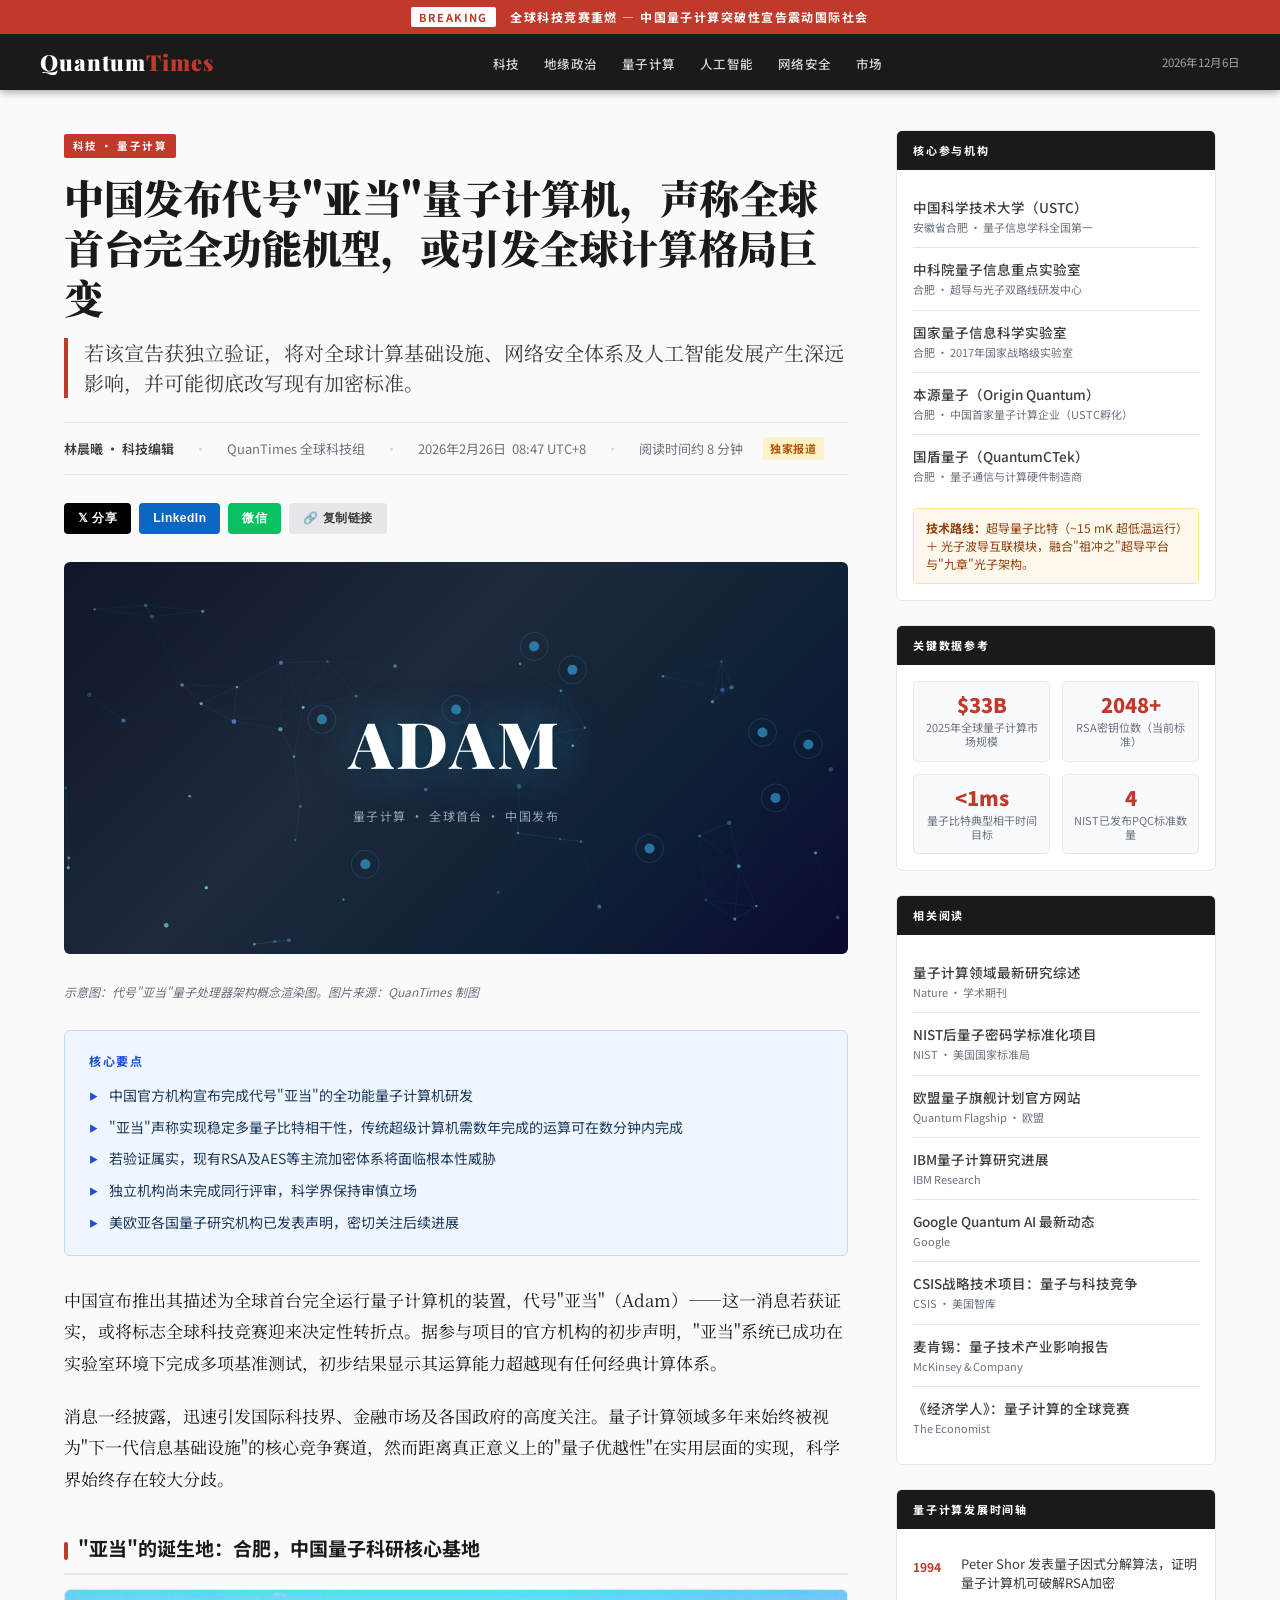
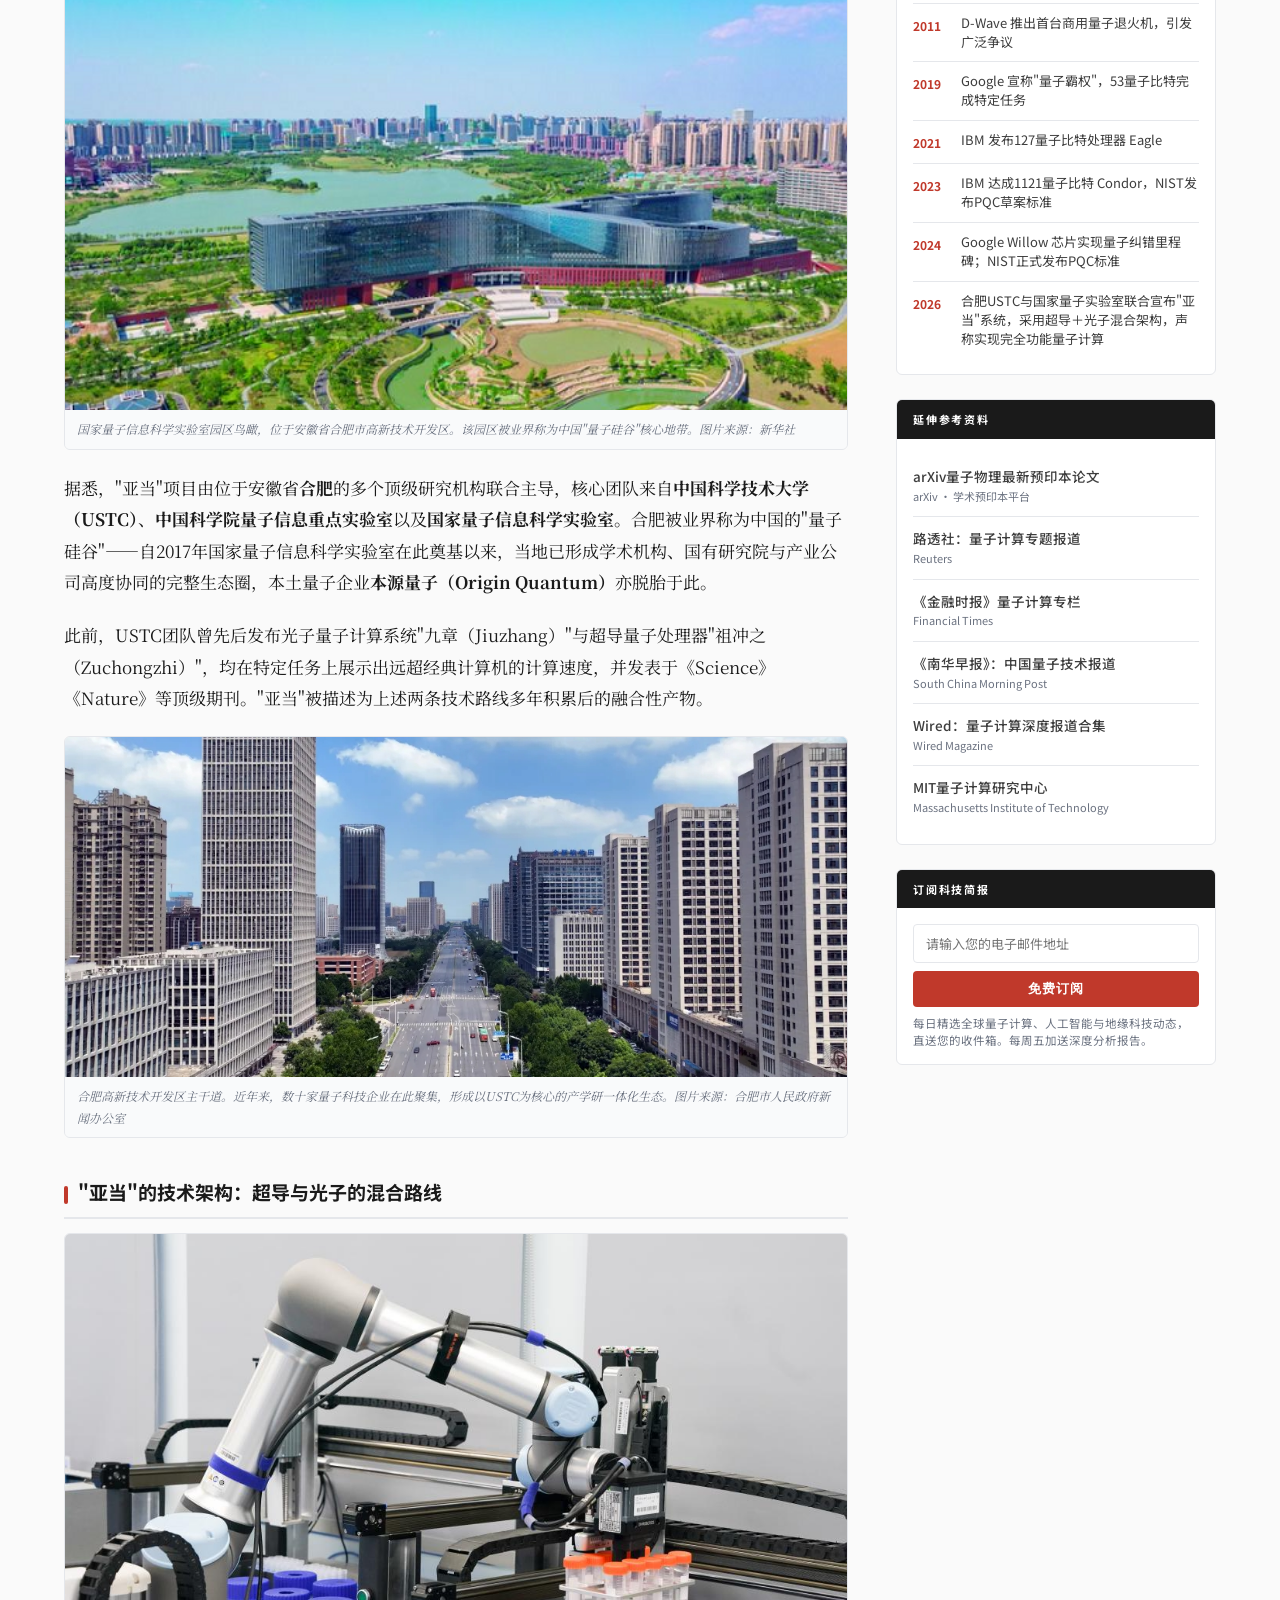
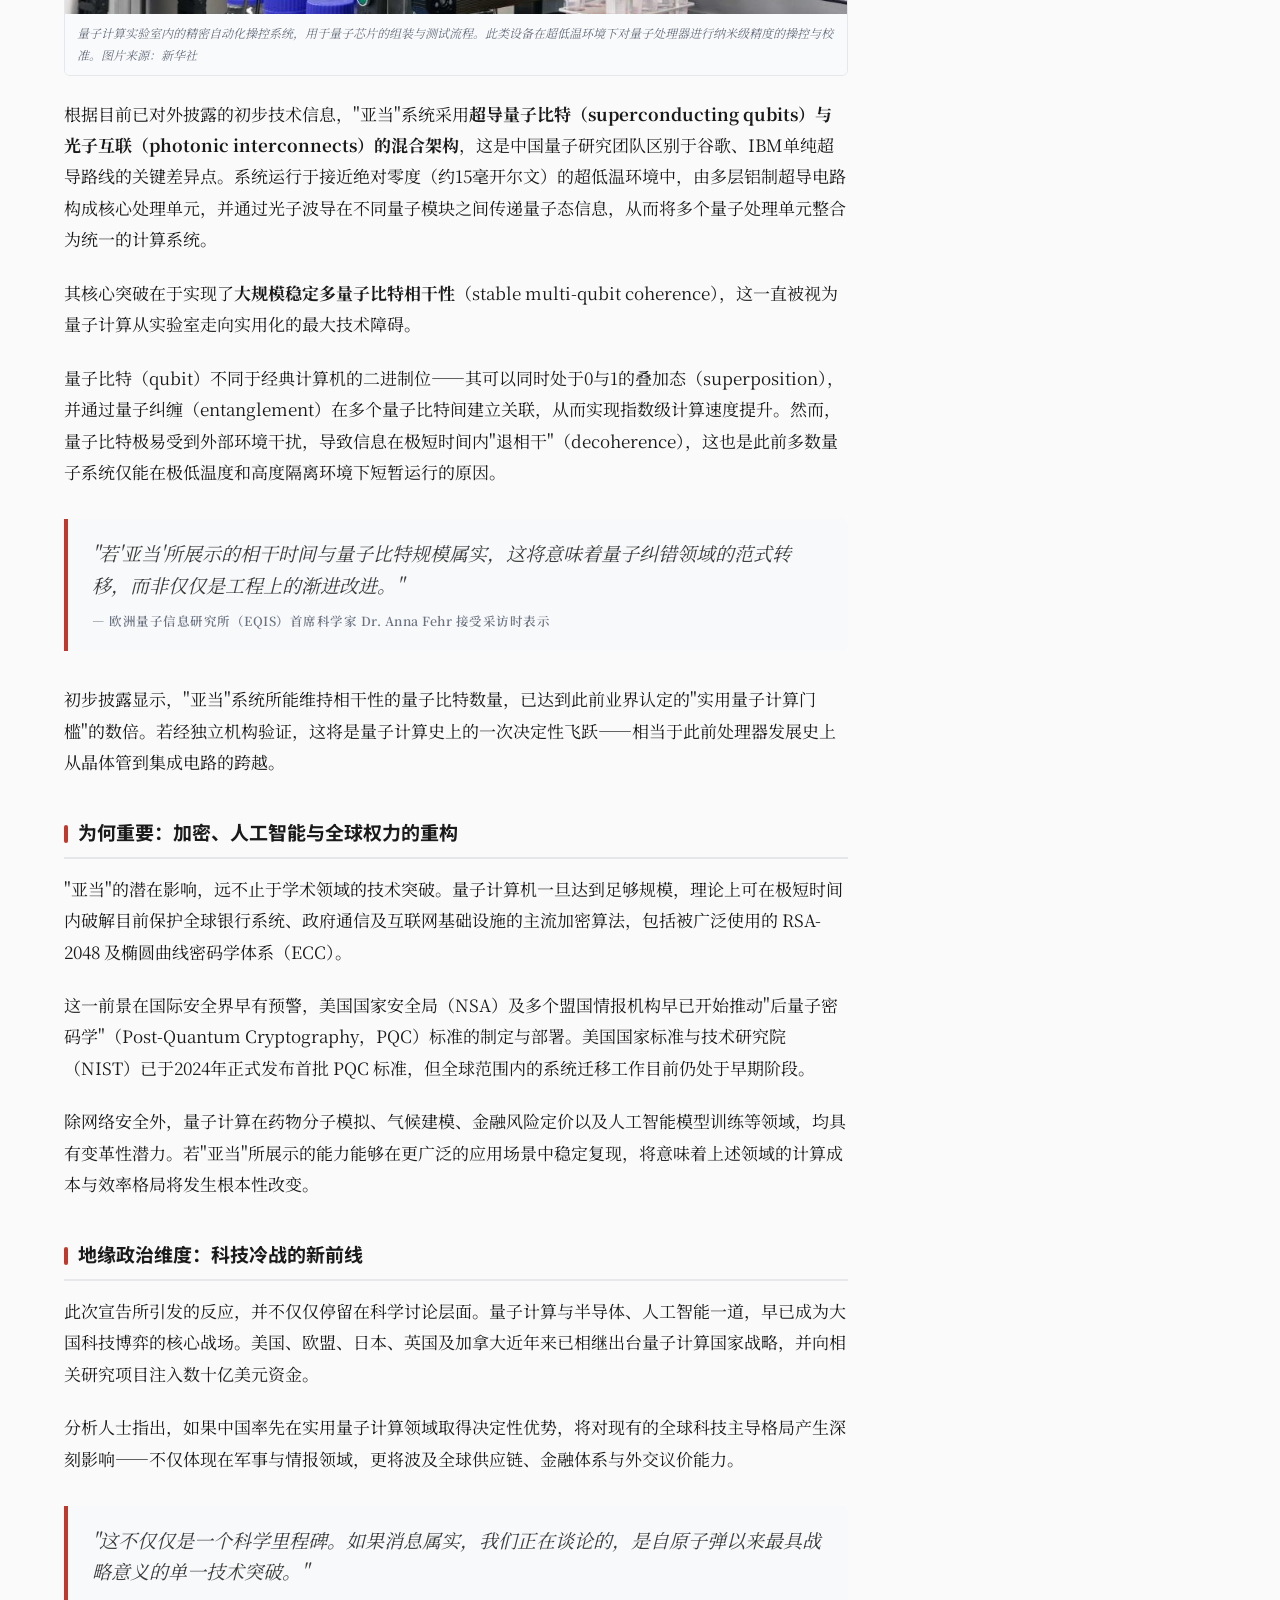
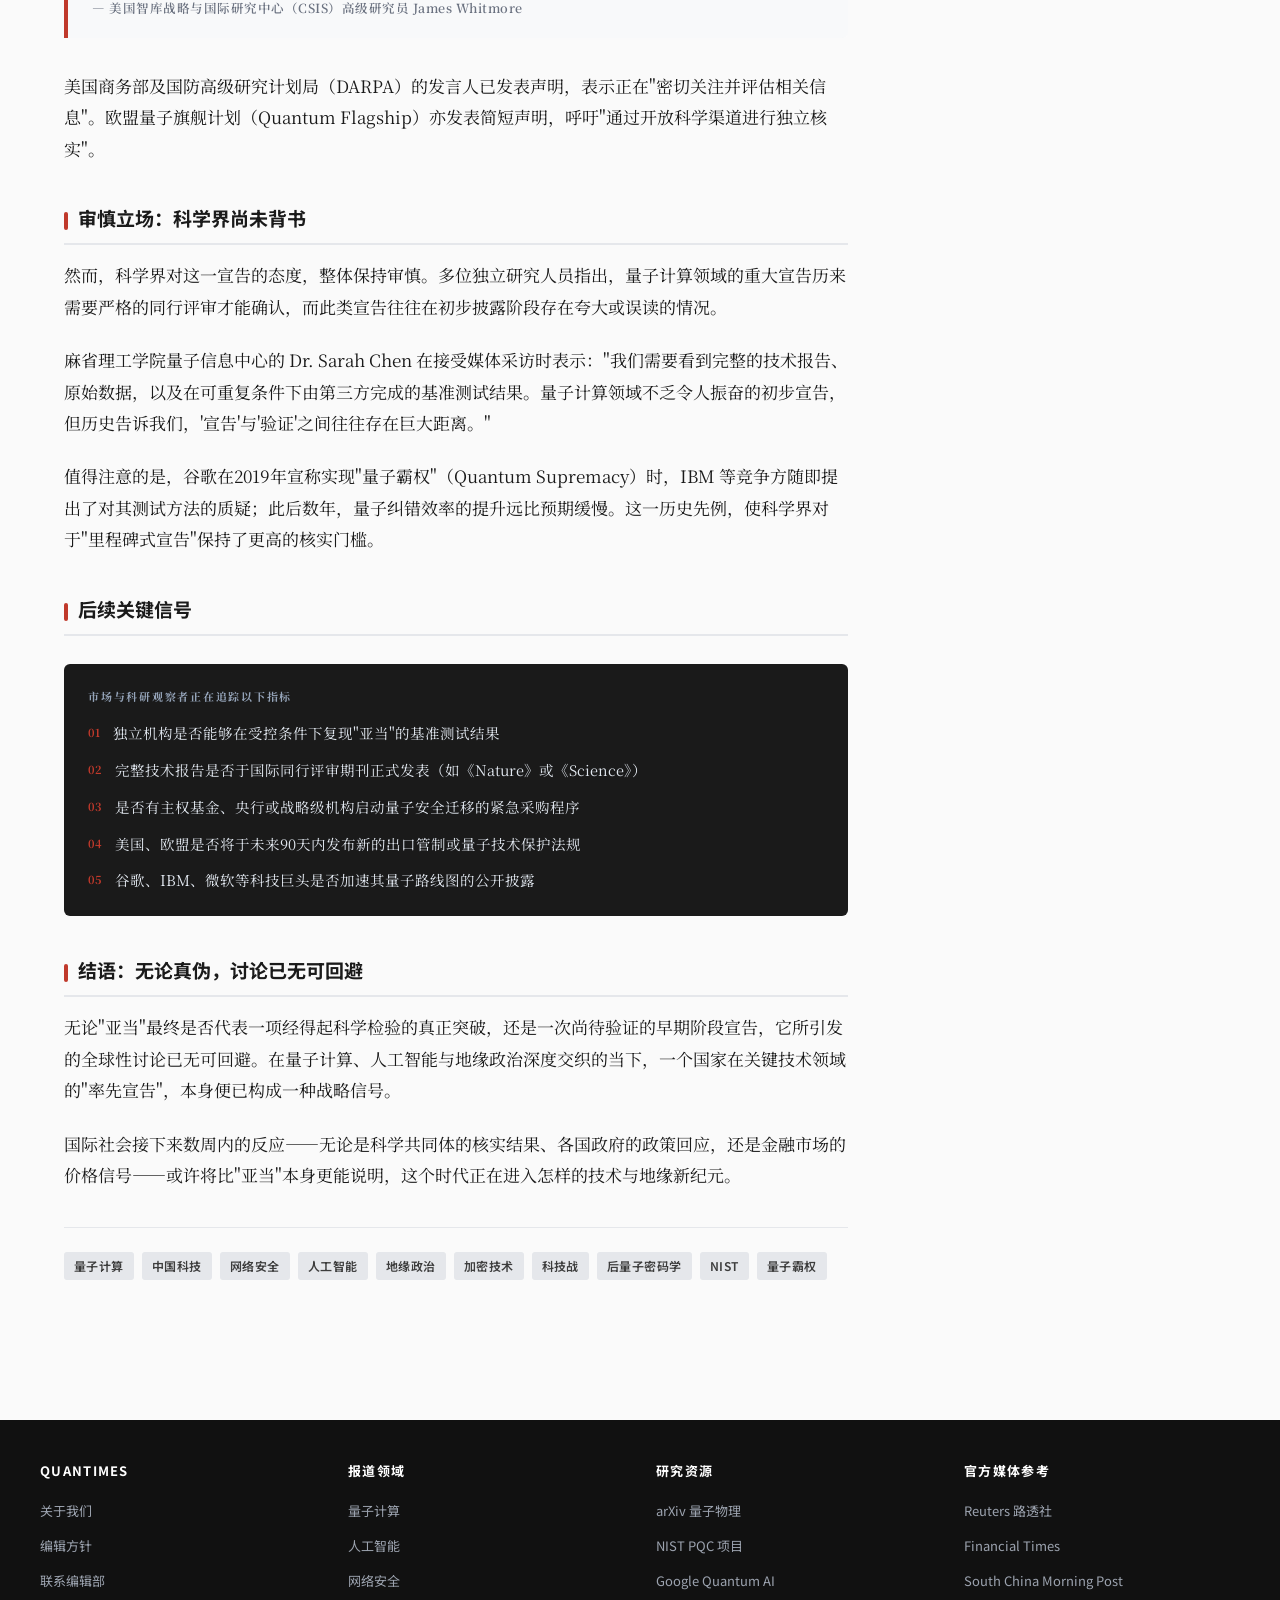
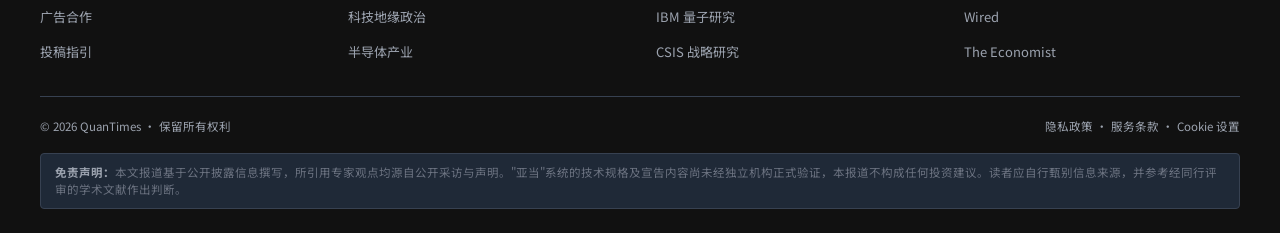
==== index.html @ 4cf8f616 "Initial commit: QuanTimes fake news site Fictional Chinese-language news site about quantum computin" ====
<!DOCTYPE html>
<html lang="zh-CN">
<head>
  <meta charset="UTF-8" />
  <meta name="viewport" content="width=device-width, initial-scale=1.0" />
  <title>中国发布"亚当"量子计算机，或引发全球计算格局巨变 — QuanTimes</title>
  <meta name="description" content="中国宣布推出全球首台完全功能量子计算机"亚当"，若获验证，或将重塑全球计算、网络安全与人工智能基础设施。" />
  <link rel="preconnect" href="https://fonts.googleapis.com" />
  <link href="https://fonts.googleapis.com/css2?family=Noto+Serif+SC:wght@300;400;600;700;900&family=Noto+Sans+SC:wght@300;400;500;600;700&family=Playfair+Display:wght@700;900&display=swap" rel="stylesheet" />
  <style>
    *, *::before, *::after { box-sizing: border-box; margin: 0; padding: 0; }

    :root {
      --red:       #c0392b;
      --red-dark:  #96281b;
      --ink:       #1a1a1a;
      --ink-light: #3d3d3d;
      --muted:     #6b7280;
      --border:    #e5e7eb;
      --bg:        #fafafa;
      --white:     #ffffff;
      --accent:    #1d4ed8;
      --gold:      #b45309;
    }

    html { scroll-behavior: smooth; }

    body {
      font-family: 'Noto Sans SC', 'PingFang SC', 'Microsoft YaHei', sans-serif;
      background: var(--bg);
      color: var(--ink);
      line-height: 1.7;
      font-size: 16px;
    }

    /* ── BREAKING BANNER ── */
    .breaking-banner {
      background: var(--red);
      color: #fff;
      font-size: 12px;
      font-weight: 700;
      letter-spacing: .12em;
      text-transform: uppercase;
      padding: 7px 0;
      text-align: center;
      position: sticky;
      top: 0;
      z-index: 100;
    }
    .breaking-banner span.label {
      background: #fff;
      color: var(--red);
      padding: 2px 8px;
      border-radius: 2px;
      margin-right: 10px;
      font-size: 11px;
    }

    /* ── MASTHEAD ── */
    .masthead {
      background: var(--ink);
      color: #fff;
      padding: 0 24px;
      position: sticky;
      top: 32px;
      z-index: 99;
      box-shadow: 0 2px 8px rgba(0,0,0,.35);
    }
    .masthead-inner {
      max-width: 1200px;
      margin: 0 auto;
      display: flex;
      align-items: center;
      justify-content: space-between;
      gap: 16px;
      height: 56px;
    }
    .logo {
      font-family: 'Playfair Display', serif;
      font-size: 22px;
      font-weight: 900;
      letter-spacing: .04em;
      color: #fff;
      text-decoration: none;
      white-space: nowrap;
    }
    .logo span { color: var(--red); }
    .nav-links {
      display: flex;
      gap: 4px;
      list-style: none;
      flex-wrap: wrap;
    }
    .nav-links a {
      color: #d1d5db;
      text-decoration: none;
      font-size: 12.5px;
      font-weight: 500;
      letter-spacing: .04em;
      padding: 4px 10px;
      border-radius: 3px;
      transition: background .15s, color .15s;
    }
    .nav-links a:hover { background: rgba(255,255,255,.1); color: #fff; }
    .nav-date {
      font-size: 11.5px;
      color: #9ca3af;
      white-space: nowrap;
    }

    /* ── LAYOUT ── */
    .page-wrap {
      max-width: 1200px;
      margin: 0 auto;
      padding: 40px 24px 80px;
      display: grid;
      grid-template-columns: 1fr 320px;
      gap: 48px;
      align-items: start;
    }
    @media (max-width: 900px) {
      .page-wrap { grid-template-columns: 1fr; gap: 32px; }
    }

    /* ── ARTICLE ── */
    article { min-width: 0; }

    .section-label {
      display: inline-block;
      background: var(--red);
      color: #fff;
      font-size: 10.5px;
      font-weight: 700;
      letter-spacing: .14em;
      text-transform: uppercase;
      padding: 3px 9px;
      border-radius: 2px;
      margin-bottom: 14px;
    }

    .article-headline {
      font-family: 'Noto Serif SC', 'Georgia', serif;
      font-size: clamp(26px, 4vw, 40px);
      font-weight: 900;
      line-height: 1.25;
      color: var(--ink);
      margin-bottom: 16px;
      letter-spacing: -.01em;
    }

    .article-subheadline {
      font-family: 'Noto Serif SC', serif;
      font-size: clamp(16px, 2.2vw, 20px);
      font-weight: 400;
      color: var(--ink-light);
      border-left: 4px solid var(--red);
      padding-left: 16px;
      margin-bottom: 24px;
      line-height: 1.5;
    }

    .article-meta {
      display: flex;
      flex-wrap: wrap;
      gap: 6px 20px;
      align-items: center;
      padding: 14px 0;
      border-top: 1px solid var(--border);
      border-bottom: 1px solid var(--border);
      margin-bottom: 28px;
      font-size: 13px;
      color: var(--muted);
    }
    .meta-author { font-weight: 600; color: var(--ink-light); }
    .meta-dot { color: #d1d5db; }
    .meta-badge {
      background: #fef3c7;
      color: var(--gold);
      font-size: 11px;
      font-weight: 700;
      padding: 2px 7px;
      border-radius: 2px;
      letter-spacing: .06em;
    }

    /* share row */
    .share-row {
      display: flex;
      gap: 8px;
      margin-bottom: 28px;
      flex-wrap: wrap;
    }
    .share-btn {
      display: inline-flex;
      align-items: center;
      gap: 6px;
      font-size: 12px;
      font-weight: 600;
      padding: 7px 14px;
      border-radius: 4px;
      text-decoration: none;
      border: none;
      cursor: pointer;
      letter-spacing: .04em;
      transition: opacity .15s;
    }
    .share-btn:hover { opacity: .82; }
    .share-btn.twitter  { background: #000; color: #fff; }
    .share-btn.linkedin { background: #0a66c2; color: #fff; }
    .share-btn.wechat   { background: #07c160; color: #fff; }
    .share-btn.copy     { background: var(--border); color: var(--ink-light); }

    /* hero image */
    .hero-img-wrap {
      margin-bottom: 28px;
      position: relative;
      overflow: hidden;
      border-radius: 6px;
      background: linear-gradient(135deg, #0f172a 0%, #1e293b 40%, #0f2137 70%, #0a0a2e 100%);
      aspect-ratio: 16/8;
      display: flex;
      align-items: center;
      justify-content: center;
    }
    .hero-canvas {
      position: absolute; inset: 0;
      width: 100%; height: 100%;
    }
    .hero-overlay {
      position: relative;
      z-index: 2;
      text-align: center;
      padding: 24px;
    }
    .hero-overlay h2 {
      font-family: 'Playfair Display', serif;
      font-size: clamp(32px, 6vw, 64px);
      font-weight: 900;
      color: #fff;
      letter-spacing: .06em;
      text-shadow: 0 0 40px rgba(56,189,248,.6), 0 2px 20px rgba(0,0,0,.8);
    }
    .hero-overlay p {
      font-size: 12px;
      color: #94a3b8;
      margin-top: 8px;
      letter-spacing: .12em;
      text-transform: uppercase;
    }
    .img-caption {
      font-size: 12px;
      color: var(--muted);
      margin-top: 8px;
      font-style: italic;
    }

    /* body copy */
    .body-copy {
      font-family: 'Noto Serif SC', 'Georgia', serif;
      font-size: 17px;
      line-height: 1.85;
      color: var(--ink);
    }
    .body-copy p { margin-bottom: 22px; }
    .body-copy h3 {
      font-family: 'Noto Sans SC', sans-serif;
      font-size: 19px;
      font-weight: 700;
      margin: 36px 0 14px;
      color: var(--ink);
      padding-bottom: 8px;
      border-bottom: 2px solid var(--border);
    }
    .body-copy h3::before {
      content: '';
      display: inline-block;
      width: 4px;
      height: 18px;
      background: var(--red);
      margin-right: 10px;
      vertical-align: middle;
      border-radius: 2px;
    }

    /* pull quote */
    .pull-quote {
      border-left: 4px solid var(--red);
      margin: 32px 0;
      padding: 18px 24px;
      background: #f8f9fa;
      border-radius: 0 6px 6px 0;
    }
    .pull-quote p {
      font-family: 'Noto Serif SC', serif;
      font-size: 19px;
      font-style: italic;
      color: var(--ink-light);
      line-height: 1.65;
      margin: 0;
    }
    .pull-quote cite {
      display: block;
      font-size: 12.5px;
      color: var(--muted);
      margin-top: 10px;
      font-style: normal;
      font-weight: 600;
      letter-spacing: .04em;
    }

    /* key points box */
    .key-points {
      background: #eff6ff;
      border: 1px solid #bfdbfe;
      border-radius: 6px;
      padding: 20px 24px;
      margin: 28px 0;
    }
    .key-points h4 {
      font-family: 'Noto Sans SC', sans-serif;
      font-size: 12px;
      font-weight: 700;
      letter-spacing: .14em;
      text-transform: uppercase;
      color: var(--accent);
      margin-bottom: 12px;
    }
    .key-points ul {
      list-style: none;
      display: flex;
      flex-direction: column;
      gap: 8px;
    }
    .key-points li {
      font-family: 'Noto Sans SC', sans-serif;
      font-size: 14px;
      color: #1e3a5f;
      padding-left: 20px;
      position: relative;
    }
    .key-points li::before {
      content: '▶';
      position: absolute;
      left: 0;
      color: var(--accent);
      font-size: 9px;
      top: 5px;
    }

    /* signals watch */
    .watch-list {
      background: #1a1a1a;
      color: #fff;
      border-radius: 6px;
      padding: 22px 24px;
      margin: 28px 0;
    }
    .watch-list h4 {
      font-size: 11px;
      font-weight: 700;
      letter-spacing: .16em;
      text-transform: uppercase;
      color: #94a3b8;
      margin-bottom: 14px;
    }
    .watch-list ol {
      list-style: none;
      counter-reset: watch;
      display: flex;
      flex-direction: column;
      gap: 10px;
    }
    .watch-list li {
      counter-increment: watch;
      display: flex;
      align-items: flex-start;
      gap: 12px;
      font-size: 14.5px;
      color: #e2e8f0;
    }
    .watch-list li::before {
      content: counter(watch, decimal-leading-zero);
      flex-shrink: 0;
      font-size: 11px;
      font-weight: 700;
      color: var(--red);
      letter-spacing: .04em;
      margin-top: 2px;
    }

    /* tags */
    .tags {
      display: flex;
      flex-wrap: wrap;
      gap: 8px;
      margin: 36px 0 0;
      padding-top: 24px;
      border-top: 1px solid var(--border);
    }
    .tag {
      font-size: 12px;
      font-weight: 600;
      padding: 4px 10px;
      border-radius: 3px;
      background: var(--border);
      color: var(--ink-light);
      text-decoration: none;
      letter-spacing: .04em;
      transition: background .15s;
    }
    .tag:hover { background: #d1d5db; }

    /* ── SIDEBAR ── */
    aside { min-width: 0; }

    .sidebar-card {
      background: var(--white);
      border: 1px solid var(--border);
      border-radius: 6px;
      margin-bottom: 24px;
      overflow: hidden;
    }
    .sidebar-card-header {
      background: var(--ink);
      color: #fff;
      font-size: 11px;
      font-weight: 700;
      letter-spacing: .16em;
      text-transform: uppercase;
      padding: 10px 16px;
    }
    .sidebar-card-body { padding: 16px; }

    /* related links */
    .related-list { list-style: none; display: flex; flex-direction: column; gap: 0; }
    .related-list li { border-bottom: 1px solid var(--border); }
    .related-list li:last-child { border-bottom: none; }
    .related-list a {
      display: block;
      padding: 12px 0;
      font-size: 13.5px;
      font-weight: 500;
      color: var(--ink-light);
      text-decoration: none;
      line-height: 1.4;
      transition: color .15s;
    }
    .related-list a:hover { color: var(--accent); }
    .related-list .src {
      display: block;
      font-size: 11px;
      color: var(--muted);
      margin-top: 3px;
      font-weight: 400;
    }

    /* data card */
    .stat-grid {
      display: grid;
      grid-template-columns: 1fr 1fr;
      gap: 12px;
    }
    .stat-item {
      text-align: center;
      padding: 12px 8px;
      background: #f9fafb;
      border-radius: 5px;
      border: 1px solid var(--border);
    }
    .stat-item .val {
      display: block;
      font-size: 20px;
      font-weight: 900;
      color: var(--red);
      line-height: 1.1;
    }
    .stat-item .lbl {
      display: block;
      font-size: 11px;
      color: var(--muted);
      margin-top: 4px;
      line-height: 1.3;
    }

    /* context timeline */
    .timeline { list-style: none; display: flex; flex-direction: column; gap: 0; }
    .timeline li {
      display: flex;
      gap: 12px;
      padding: 10px 0;
      border-bottom: 1px solid var(--border);
      font-size: 13px;
    }
    .timeline li:last-child { border-bottom: none; }
    .tl-year {
      flex-shrink: 0;
      font-weight: 700;
      color: var(--red);
      font-size: 12px;
      width: 36px;
      padding-top: 2px;
    }
    .tl-text { color: var(--ink-light); line-height: 1.45; }

    /* newsletter */
    .newsletter input {
      width: 100%;
      padding: 9px 12px;
      border: 1px solid var(--border);
      border-radius: 4px;
      font-size: 13px;
      margin-bottom: 8px;
      font-family: inherit;
    }
    .newsletter button {
      width: 100%;
      padding: 9px;
      background: var(--red);
      color: #fff;
      border: none;
      border-radius: 4px;
      font-size: 13px;
      font-weight: 700;
      cursor: pointer;
      letter-spacing: .06em;
      transition: background .15s;
    }
    .newsletter button:hover { background: var(--red-dark); }
    .newsletter p {
      font-size: 11.5px;
      color: var(--muted);
      margin-top: 8px;
      line-height: 1.4;
    }

    /* ── FOOTER ── */
    footer {
      background: #111;
      color: #9ca3af;
      padding: 40px 24px 24px;
      margin-top: 60px;
    }
    .footer-inner {
      max-width: 1200px;
      margin: 0 auto;
      display: grid;
      grid-template-columns: repeat(auto-fit, minmax(200px, 1fr));
      gap: 32px;
      padding-bottom: 32px;
      border-bottom: 1px solid #374151;
    }
    .footer-col h4 {
      color: #fff;
      font-size: 13px;
      font-weight: 700;
      letter-spacing: .1em;
      text-transform: uppercase;
      margin-bottom: 14px;
    }
    .footer-col ul { list-style: none; display: flex; flex-direction: column; gap: 8px; }
    .footer-col a {
      color: #9ca3af;
      text-decoration: none;
      font-size: 13px;
      transition: color .15s;
    }
    .footer-col a:hover { color: #fff; }
    .footer-bottom {
      max-width: 1200px;
      margin: 20px auto 0;
      display: flex;
      flex-wrap: wrap;
      justify-content: space-between;
      gap: 8px;
      font-size: 11.5px;
    }
    .disclaimer {
      background: #1f2937;
      border: 1px solid #374151;
      border-radius: 4px;
      padding: 10px 14px;
      font-size: 11.5px;
      line-height: 1.5;
      margin-top: 12px;
      color: #6b7280;
    }
    .disclaimer strong { color: #9ca3af; }

    /* reading progress */
    #progress-bar {
      position: fixed;
      top: 0; left: 0;
      height: 3px;
      background: var(--red);
      z-index: 200;
      width: 0%;
      transition: width .1s linear;
    }

    /* copy toast */
    #toast {
      position: fixed;
      bottom: 28px; right: 28px;
      background: #111;
      color: #fff;
      padding: 10px 18px;
      border-radius: 5px;
      font-size: 13px;
      font-weight: 600;
      opacity: 0;
      transition: opacity .3s;
      pointer-events: none;
      z-index: 999;
    }
    #toast.show { opacity: 1; }
  </style>
</head>
<body>

<div id="progress-bar"></div>
<div id="toast">已复制链接 ✓</div>

<!-- BREAKING BANNER -->
<div class="breaking-banner">
  <span class="label">Breaking</span>
  全球科技竞赛重燃 — 中国量子计算突破性宣告震动国际社会
</div>

<!-- MASTHEAD -->
<header class="masthead">
  <div class="masthead-inner">
    <a class="logo" href="#">Quantum<span>Times</span></a>
    <nav>
      <ul class="nav-links">
        <li><a href="keji.html">科技</a></li>
        <li><a href="geopolitics.html">地缘政治</a></li>
        <li><a href="quantum.html">量子计算</a></li>
        <li><a href="ai.html">人工智能</a></li>
        <li><a href="security.html">网络安全</a></li>
        <li><a href="markets.html">市场</a></li>
      </ul>
    </nav>
    <span class="nav-date" id="live-date">2026年2月26日</span>
  </div>
</header>

<!-- MAIN CONTENT -->
<main class="page-wrap">

  <!-- ── ARTICLE ── -->
  <article>
    <span class="section-label">科技 · 量子计算</span>

    <h1 class="article-headline">
      中国发布代号"亚当"量子计算机，声称全球首台完全功能机型，或引发全球计算格局巨变
    </h1>

    <p class="article-subheadline">
      若该宣告获独立验证，将对全球计算基础设施、网络安全体系及人工智能发展产生深远影响，并可能彻底改写现有加密标准。
    </p>

    <div class="article-meta">
      <span class="meta-author">林晨曦 · 科技编辑</span>
      <span class="meta-dot">·</span>
      <span>QuanTimes 全球科技组</span>
      <span class="meta-dot">·</span>
      <span>2026年2月26日 &nbsp;08:47 UTC+8</span>
      <span class="meta-dot">·</span>
      <span>阅读时间约 8 分钟</span>
      <span class="meta-badge">独家报道</span>
    </div>

    <!-- share -->
    <div class="share-row">
      <button class="share-btn twitter" onclick="shareTwitter()">𝕏 分享</button>
      <button class="share-btn linkedin" onclick="shareLinkedIn()">LinkedIn</button>
      <button class="share-btn wechat">微信</button>
      <button class="share-btn copy" onclick="copyLink()">🔗 复制链接</button>
    </div>

    <!-- HERO -->
    <div class="hero-img-wrap">
      <canvas class="hero-canvas" id="hero-canvas"></canvas>
      <div class="hero-overlay">
        <h2>ADAM</h2>
        <p>量子计算 · 全球首台 · 中国发布</p>
      </div>
    </div>
    <p class="img-caption">示意图：代号"亚当"量子处理器架构概念渲染图。图片来源：QuanTimes 制图</p>

    <!-- KEY POINTS -->
    <div class="key-points">
      <h4>核心要点</h4>
      <ul>
        <li>中国官方机构宣布完成代号"亚当"的全功能量子计算机研发</li>
        <li>"亚当"声称实现稳定多量子比特相干性，传统超级计算机需数年完成的运算可在数分钟内完成</li>
        <li>若验证属实，现有RSA及AES等主流加密体系将面临根本性威胁</li>
        <li>独立机构尚未完成同行评审，科学界保持审慎立场</li>
        <li>美欧亚各国量子研究机构已发表声明，密切关注后续进展</li>
      </ul>
    </div>

    <!-- BODY -->
    <div class="body-copy">

      <p>
        中国宣布推出其描述为全球首台完全运行量子计算机的装置，代号"亚当"（Adam）——这一消息若获证实，或将标志全球科技竞赛迎来决定性转折点。据参与项目的官方机构的初步声明，"亚当"系统已成功在实验室环境下完成多项基准测试，初步结果显示其运算能力超越现有任何经典计算体系。
      </p>

      <p>
        消息一经披露，迅速引发国际科技界、金融市场及各国政府的高度关注。量子计算领域多年来始终被视为"下一代信息基础设施"的核心竞争赛道，然而距离真正意义上的"量子优越性"在实用层面的实现，科学界始终存在较大分歧。
      </p>

      <h3>"亚当"的诞生地：合肥，中国量子科研核心基地</h3>

      <figure style="margin:0 0 22px;border-radius:6px;overflow:hidden;border:1px solid var(--border);">
        <img src="1693558498842015552.png" alt="国家量子信息科学实验室园区鸟瞰图，合肥" style="width:100%;display:block;max-height:420px;object-fit:cover;" />
        <figcaption style="font-size:12px;color:var(--muted);padding:8px 12px;background:#f9fafb;font-style:italic;">
          国家量子信息科学实验室园区鸟瞰，位于安徽省合肥市高新技术开发区。该园区被业界称为中国"量子硅谷"核心地带。图片来源：新华社
        </figcaption>
      </figure>

      <p>
        据悉，"亚当"项目由位于安徽省<strong>合肥</strong>的多个顶级研究机构联合主导，核心团队来自<strong>中国科学技术大学（USTC）</strong>、<strong>中国科学院量子信息重点实验室</strong>以及<strong>国家量子信息科学实验室</strong>。合肥被业界称为中国的"量子硅谷"——自2017年国家量子信息科学实验室在此奠基以来，当地已形成学术机构、国有研究院与产业公司高度协同的完整生态圈，本土量子企业<strong>本源量子（Origin Quantum）</strong>亦脱胎于此。
      </p>

      <p>
        此前，USTC团队曾先后发布光子量子计算系统"九章（Jiuzhang）"与超导量子处理器"祖冲之（Zuchongzhi）"，均在特定任务上展示出远超经典计算机的计算速度，并发表于《Science》《Nature》等顶级期刊。"亚当"被描述为上述两条技术路线多年积累后的融合性产物。
      </p>

      <figure style="margin:0 0 22px;border-radius:6px;overflow:hidden;border:1px solid var(--border);">
        <img src="117750272_996be1b5-9a73-4a0d-8216-b92c42cad7de.png" alt="合肥高新区主干道，量子大道" style="width:100%;display:block;max-height:340px;object-fit:cover;" />
        <figcaption style="font-size:12px;color:var(--muted);padding:8px 12px;background:#f9fafb;font-style:italic;">
          合肥高新技术开发区主干道。近年来，数十家量子科技企业在此聚集，形成以USTC为核心的产学研一体化生态。图片来源：合肥市人民政府新闻办公室
        </figcaption>
      </figure>

      <h3>"亚当"的技术架构：超导与光子的混合路线</h3>

      <figure style="margin:0 0 22px;border-radius:6px;overflow:hidden;border:1px solid var(--border);">
        <img src="19c5acf0903dbc4fc7c941134930f22b.jpg" alt="量子计算实验室内的自动化精密操作系统" style="width:100%;display:block;max-height:380px;object-fit:cover;object-position:center top;" />
        <figcaption style="font-size:12px;color:var(--muted);padding:8px 12px;background:#f9fafb;font-style:italic;">
          量子计算实验室内的精密自动化操控系统，用于量子芯片的组装与测试流程。此类设备在超低温环境下对量子处理器进行纳米级精度的操控与校准。图片来源：新华社
        </figcaption>
      </figure>

      <p>
        根据目前已对外披露的初步技术信息，"亚当"系统采用<strong>超导量子比特（superconducting qubits）与光子互联（photonic interconnects）的混合架构</strong>，这是中国量子研究团队区别于谷歌、IBM单纯超导路线的关键差异点。系统运行于接近绝对零度（约15毫开尔文）的超低温环境中，由多层铝制超导电路构成核心处理单元，并通过光子波导在不同量子模块之间传递量子态信息，从而将多个量子处理单元整合为统一的计算系统。
      </p>

      <p>
        其核心突破在于实现了<strong>大规模稳定多量子比特相干性</strong>（stable multi-qubit coherence），这一直被视为量子计算从实验室走向实用化的最大技术障碍。
      </p>

      <p>
        量子比特（qubit）不同于经典计算机的二进制位——其可以同时处于0与1的叠加态（superposition），并通过量子纠缠（entanglement）在多个量子比特间建立关联，从而实现指数级计算速度提升。然而，量子比特极易受到外部环境干扰，导致信息在极短时间内"退相干"（decoherence），这也是此前多数量子系统仅能在极低温度和高度隔离环境下短暂运行的原因。
      </p>

      <div class="pull-quote">
        <p>"若'亚当'所展示的相干时间与量子比特规模属实，这将意味着量子纠错领域的范式转移，而非仅仅是工程上的渐进改进。"</p>
        <cite>— 欧洲量子信息研究所（EQIS）首席科学家 Dr. Anna Fehr 接受采访时表示</cite>
      </div>

      <p>
        初步披露显示，"亚当"系统所能维持相干性的量子比特数量，已达到此前业界认定的"实用量子计算门槛"的数倍。若经独立机构验证，这将是量子计算史上的一次决定性飞跃——相当于此前处理器发展史上从晶体管到集成电路的跨越。
      </p>

      <h3>为何重要：加密、人工智能与全球权力的重构</h3>

      <p>
        "亚当"的潜在影响，远不止于学术领域的技术突破。量子计算机一旦达到足够规模，理论上可在极短时间内破解目前保护全球银行系统、政府通信及互联网基础设施的主流加密算法，包括被广泛使用的 RSA-2048 及椭圆曲线密码学体系（ECC）。
      </p>

      <p>
        这一前景在国际安全界早有预警，美国国家安全局（NSA）及多个盟国情报机构早已开始推动"后量子密码学"（Post-Quantum Cryptography，PQC）标准的制定与部署。美国国家标准与技术研究院（NIST）已于2024年正式发布首批 PQC 标准，但全球范围内的系统迁移工作目前仍处于早期阶段。
      </p>

      <p>
        除网络安全外，量子计算在药物分子模拟、气候建模、金融风险定价以及人工智能模型训练等领域，均具有变革性潜力。若"亚当"所展示的能力能够在更广泛的应用场景中稳定复现，将意味着上述领域的计算成本与效率格局将发生根本性改变。
      </p>

      <h3>地缘政治维度：科技冷战的新前线</h3>

      <p>
        此次宣告所引发的反应，并不仅仅停留在科学讨论层面。量子计算与半导体、人工智能一道，早已成为大国科技博弈的核心战场。美国、欧盟、日本、英国及加拿大近年来已相继出台量子计算国家战略，并向相关研究项目注入数十亿美元资金。
      </p>

      <p>
        分析人士指出，如果中国率先在实用量子计算领域取得决定性优势，将对现有的全球科技主导格局产生深刻影响——不仅体现在军事与情报领域，更将波及全球供应链、金融体系与外交议价能力。
      </p>

      <div class="pull-quote">
        <p>"这不仅仅是一个科学里程碑。如果消息属实，我们正在谈论的，是自原子弹以来最具战略意义的单一技术突破。"</p>
        <cite>— 美国智库战略与国际研究中心（CSIS）高级研究员 James Whitmore</cite>
      </div>

      <p>
        美国商务部及国防高级研究计划局（DARPA）的发言人已发表声明，表示正在"密切关注并评估相关信息"。欧盟量子旗舰计划（Quantum Flagship）亦发表简短声明，呼吁"通过开放科学渠道进行独立核实"。
      </p>

      <h3>审慎立场：科学界尚未背书</h3>

      <p>
        然而，科学界对这一宣告的态度，整体保持审慎。多位独立研究人员指出，量子计算领域的重大宣告历来需要严格的同行评审才能确认，而此类宣告往往在初步披露阶段存在夸大或误读的情况。
      </p>

      <p>
        麻省理工学院量子信息中心的 Dr. Sarah Chen 在接受媒体采访时表示："我们需要看到完整的技术报告、原始数据，以及在可重复条件下由第三方完成的基准测试结果。量子计算领域不乏令人振奋的初步宣告，但历史告诉我们，'宣告'与'验证'之间往往存在巨大距离。"
      </p>

      <p>
        值得注意的是，谷歌在2019年宣称实现"量子霸权"（Quantum Supremacy）时，IBM 等竞争方随即提出了对其测试方法的质疑；此后数年，量子纠错效率的提升远比预期缓慢。这一历史先例，使科学界对于"里程碑式宣告"保持了更高的核实门槛。
      </p>

      <h3>后续关键信号</h3>

      <div class="watch-list">
        <h4>市场与科研观察者正在追踪以下指标</h4>
        <ol>
          <li>独立机构是否能够在受控条件下复现"亚当"的基准测试结果</li>
          <li>完整技术报告是否于国际同行评审期刊正式发表（如《Nature》或《Science》）</li>
          <li>是否有主权基金、央行或战略级机构启动量子安全迁移的紧急采购程序</li>
          <li>美国、欧盟是否将于未来90天内发布新的出口管制或量子技术保护法规</li>
          <li>谷歌、IBM、微软等科技巨头是否加速其量子路线图的公开披露</li>
        </ol>
      </div>

      <h3>结语：无论真伪，讨论已无可回避</h3>

      <p>
        无论"亚当"最终是否代表一项经得起科学检验的真正突破，还是一次尚待验证的早期阶段宣告，它所引发的全球性讨论已无可回避。在量子计算、人工智能与地缘政治深度交织的当下，一个国家在关键技术领域的"率先宣告"，本身便已构成一种战略信号。
      </p>

      <p>
        国际社会接下来数周内的反应——无论是科学共同体的核实结果、各国政府的政策回应，还是金融市场的价格信号——或许将比"亚当"本身更能说明，这个时代正在进入怎样的技术与地缘新纪元。
      </p>

    </div><!-- /body-copy -->

    <!-- TAGS -->
    <div class="tags">
      <a class="tag" href="#">量子计算</a>
      <a class="tag" href="#">中国科技</a>
      <a class="tag" href="#">网络安全</a>
      <a class="tag" href="#">人工智能</a>
      <a class="tag" href="#">地缘政治</a>
      <a class="tag" href="#">加密技术</a>
      <a class="tag" href="#">科技战</a>
      <a class="tag" href="#">后量子密码学</a>
      <a class="tag" href="#">NIST</a>
      <a class="tag" href="#">量子霸权</a>
    </div>

  </article>

  <!-- ── SIDEBAR ── */-->
  <aside>

    <!-- INSTITUTIONS -->
    <div class="sidebar-card">
      <div class="sidebar-card-header">核心参与机构</div>
      <div class="sidebar-card-body">
        <ul class="related-list">
          <li>
            <a href="https://www.ustc.edu.cn" target="_blank" rel="noopener">
              中国科学技术大学（USTC）
              <span class="src">安徽省合肥 · 量子信息学科全国第一</span>
            </a>
          </li>
          <li>
            <a href="http://lqcc.ustc.edu.cn" target="_blank" rel="noopener">
              中科院量子信息重点实验室
              <span class="src">合肥 · 超导与光子双路线研发中心</span>
            </a>
          </li>
          <li>
            <a href="#" target="_blank" rel="noopener">
              国家量子信息科学实验室
              <span class="src">合肥 · 2017年国家战略级实验室</span>
            </a>
          </li>
          <li>
            <a href="https://www.originqc.com.cn" target="_blank" rel="noopener">
              本源量子（Origin Quantum）
              <span class="src">合肥 · 中国首家量子计算企业（USTC孵化）</span>
            </a>
          </li>
          <li>
            <a href="https://www.quantum-info.com" target="_blank" rel="noopener">
              国盾量子（QuantumCTek）
              <span class="src">合肥 · 量子通信与计算硬件制造商</span>
            </a>
          </li>
        </ul>
        <div style="margin-top:12px;padding:10px 12px;background:#fef9ec;border:1px solid #fde68a;border-radius:4px;font-size:12px;color:#92400e;line-height:1.5;">
          <strong>技术路线：</strong>超导量子比特（~15 mK 超低温运行）＋ 光子波导互联模块，融合"祖冲之"超导平台与"九章"光子架构。
        </div>
      </div>
    </div>

    <!-- KEY DATA -->
    <div class="sidebar-card">
      <div class="sidebar-card-header">关键数据参考</div>
      <div class="sidebar-card-body">
        <div class="stat-grid">
          <div class="stat-item"><span class="val">$33B</span><span class="lbl">2025年全球量子计算市场规模</span></div>
          <div class="stat-item"><span class="val">2048+</span><span class="lbl">RSA密钥位数（当前标准）</span></div>
          <div class="stat-item"><span class="val">&lt;1ms</span><span class="lbl">量子比特典型相干时间目标</span></div>
          <div class="stat-item"><span class="val">4</span><span class="lbl">NIST已发布PQC标准数量</span></div>
        </div>
      </div>
    </div>

    <!-- RELATED LINKS -->
    <div class="sidebar-card">
      <div class="sidebar-card-header">相关阅读</div>
      <div class="sidebar-card-body">
        <ul class="related-list">
          <li>
            <a href="https://www.nature.com/subjects/quantum-computing" target="_blank" rel="noopener">
              量子计算领域最新研究综述
              <span class="src">Nature · 学术期刊</span>
            </a>
          </li>
          <li>
            <a href="https://csrc.nist.gov/projects/post-quantum-cryptography" target="_blank" rel="noopener">
              NIST后量子密码学标准化项目
              <span class="src">NIST · 美国国家标准局</span>
            </a>
          </li>
          <li>
            <a href="https://quantumflag.eu" target="_blank" rel="noopener">
              欧盟量子旗舰计划官方网站
              <span class="src">Quantum Flagship · 欧盟</span>
            </a>
          </li>
          <li>
            <a href="https://research.ibm.com/quantum-computing" target="_blank" rel="noopener">
              IBM量子计算研究进展
              <span class="src">IBM Research</span>
            </a>
          </li>
          <li>
            <a href="https://quantumai.google" target="_blank" rel="noopener">
              Google Quantum AI 最新动态
              <span class="src">Google</span>
            </a>
          </li>
          <li>
            <a href="https://www.csis.org/programs/strategic-technologies-program" target="_blank" rel="noopener">
              CSIS战略技术项目：量子与科技竞争
              <span class="src">CSIS · 美国智库</span>
            </a>
          </li>
          <li>
            <a href="https://www.mckinsey.com/capabilities/mckinsey-digital/our-insights/quantum-technology" target="_blank" rel="noopener">
              麦肯锡：量子技术产业影响报告
              <span class="src">McKinsey & Company</span>
            </a>
          </li>
          <li>
            <a href="https://www.economist.com/technology-quarterly/2023/01/04/the-race-to-dominate-quantum-computing" target="_blank" rel="noopener">
              《经济学人》：量子计算的全球竞赛
              <span class="src">The Economist</span>
            </a>
          </li>
        </ul>
      </div>
    </div>

    <!-- TIMELINE -->
    <div class="sidebar-card">
      <div class="sidebar-card-header">量子计算发展时间轴</div>
      <div class="sidebar-card-body">
        <ul class="timeline">
          <li><span class="tl-year">1994</span><span class="tl-text">Peter Shor 发表量子因式分解算法，证明量子计算机可破解RSA加密</span></li>
          <li><span class="tl-year">2011</span><span class="tl-text">D-Wave 推出首台商用量子退火机，引发广泛争议</span></li>
          <li><span class="tl-year">2019</span><span class="tl-text">Google 宣称"量子霸权"，53量子比特完成特定任务</span></li>
          <li><span class="tl-year">2021</span><span class="tl-text">IBM 发布127量子比特处理器 Eagle</span></li>
          <li><span class="tl-year">2023</span><span class="tl-text">IBM 达成1121量子比特 Condor，NIST发布PQC草案标准</span></li>
          <li><span class="tl-year">2024</span><span class="tl-text">Google Willow 芯片实现量子纠错里程碑；NIST正式发布PQC标准</span></li>
          <li><span class="tl-year">2026</span><span class="tl-text">合肥USTC与国家量子实验室联合宣布"亚当"系统，采用超导＋光子混合架构，声称实现完全功能量子计算</span></li>
        </ul>
      </div>
    </div>

    <!-- MORE RELATED -->
    <div class="sidebar-card">
      <div class="sidebar-card-header">延伸参考资料</div>
      <div class="sidebar-card-body">
        <ul class="related-list">
          <li>
            <a href="https://arxiv.org/list/quant-ph/recent" target="_blank" rel="noopener">
              arXiv量子物理最新预印本论文
              <span class="src">arXiv · 学术预印本平台</span>
            </a>
          </li>
          <li>
            <a href="https://www.reuters.com/technology/quantum-computing/" target="_blank" rel="noopener">
              路透社：量子计算专题报道
              <span class="src">Reuters</span>
            </a>
          </li>
          <li>
            <a href="https://www.ft.com/quantum-computing" target="_blank" rel="noopener">
              《金融时报》量子计算专栏
              <span class="src">Financial Times</span>
            </a>
          </li>
          <li>
            <a href="https://www.scmp.com/tech/tech-trends/quantum-computing" target="_blank" rel="noopener">
              《南华早报》：中国量子技术报道
              <span class="src">South China Morning Post</span>
            </a>
          </li>
          <li>
            <a href="https://www.wired.com/tag/quantum-computing/" target="_blank" rel="noopener">
              Wired：量子计算深度报道合集
              <span class="src">Wired Magazine</span>
            </a>
          </li>
          <li>
            <a href="https://mit.edu/research/quantum" target="_blank" rel="noopener">
              MIT量子计算研究中心
              <span class="src">Massachusetts Institute of Technology</span>
            </a>
          </li>
        </ul>
      </div>
    </div>

    <!-- NEWSLETTER -->
    <div class="sidebar-card">
      <div class="sidebar-card-header">订阅科技简报</div>
      <div class="sidebar-card-body newsletter">
        <input type="email" placeholder="请输入您的电子邮件地址" />
        <button>免费订阅</button>
        <p>每日精选全球量子计算、人工智能与地缘科技动态，直送您的收件箱。每周五加送深度分析报告。</p>
      </div>
    </div>

  </aside>
</main>

<!-- FOOTER -->
<footer>
  <div class="footer-inner">
    <div class="footer-col">
      <h4>QuanTimes</h4>
      <ul>
        <li><a href="#">关于我们</a></li>
        <li><a href="#">编辑方针</a></li>
        <li><a href="#">联系编辑部</a></li>
        <li><a href="#">广告合作</a></li>
        <li><a href="#">投稿指引</a></li>
      </ul>
    </div>
    <div class="footer-col">
      <h4>报道领域</h4>
      <ul>
        <li><a href="#">量子计算</a></li>
        <li><a href="#">人工智能</a></li>
        <li><a href="#">网络安全</a></li>
        <li><a href="#">科技地缘政治</a></li>
        <li><a href="#">半导体产业</a></li>
      </ul>
    </div>
    <div class="footer-col">
      <h4>研究资源</h4>
      <ul>
        <li><a href="https://arxiv.org/list/quant-ph/recent" target="_blank" rel="noopener">arXiv 量子物理</a></li>
        <li><a href="https://csrc.nist.gov/projects/post-quantum-cryptography" target="_blank" rel="noopener">NIST PQC 项目</a></li>
        <li><a href="https://quantumai.google" target="_blank" rel="noopener">Google Quantum AI</a></li>
        <li><a href="https://research.ibm.com/quantum-computing" target="_blank" rel="noopener">IBM 量子研究</a></li>
        <li><a href="https://www.csis.org" target="_blank" rel="noopener">CSIS 战略研究</a></li>
      </ul>
    </div>
    <div class="footer-col">
      <h4>官方媒体参考</h4>
      <ul>
        <li><a href="https://www.reuters.com" target="_blank" rel="noopener">Reuters 路透社</a></li>
        <li><a href="https://www.ft.com" target="_blank" rel="noopener">Financial Times</a></li>
        <li><a href="https://www.scmp.com" target="_blank" rel="noopener">South China Morning Post</a></li>
        <li><a href="https://www.wired.com" target="_blank" rel="noopener">Wired</a></li>
        <li><a href="https://www.economist.com" target="_blank" rel="noopener">The Economist</a></li>
      </ul>
    </div>
  </div>
  <div class="footer-bottom">
    <span>© 2026 QuanTimes · 保留所有权利</span>
    <span>隐私政策 · 服务条款 · Cookie 设置</span>
  </div>
  <div class="disclaimer" style="max-width:1200px;margin:16px auto 0;">
    <strong>免责声明：</strong>本文报道基于公开披露信息撰写，所引用专家观点均源自公开采访与声明。"亚当"系统的技术规格及宣告内容尚未经独立机构正式验证，本报道不构成任何投资建议。读者应自行甄别信息来源，并参考经同行评审的学术文献作出判断。
  </div>
</footer>

<script>
  /* ── READING PROGRESS ── */
  const bar = document.getElementById('progress-bar');
  window.addEventListener('scroll', () => {
    const doc = document.documentElement;
    const pct = (doc.scrollTop / (doc.scrollHeight - doc.clientHeight)) * 100;
    bar.style.width = Math.min(pct, 100) + '%';
  });

  /* ── LIVE DATE ── */
  (function() {
    const el = document.getElementById('live-date');
    const d = new Date();
    const fmt = new Intl.DateTimeFormat('zh-CN', { year:'numeric', month:'long', day:'numeric' });
    el.textContent = fmt.format(d);
  })();

  /* ── SHARE BUTTONS ── */
  function shareTwitter() {
    const url = encodeURIComponent(location.href);
    const text = encodeURIComponent('中国发布"亚当"量子计算机，或引发全球计算格局巨变 #量子计算 #科技 #QuanTimes');
    window.open('https://twitter.com/intent/tweet?url=' + url + '&text=' + text, '_blank', 'width=600,height=400');
  }
  function shareLinkedIn() {
    const url = encodeURIComponent(location.href);
    window.open('https://www.linkedin.com/sharing/share-offsite/?url=' + url, '_blank', 'width=600,height=400');
  }
  function copyLink() {
    navigator.clipboard.writeText(location.href).then(() => {
      const t = document.getElementById('toast');
      t.classList.add('show');
      setTimeout(() => t.classList.remove('show'), 2200);
    });
  }

  /* ── HERO CANVAS — quantum particle animation ── */
  (function() {
    const canvas = document.getElementById('hero-canvas');
    const ctx = canvas.getContext('2d');
    let W, H, particles, nodes, raf;

    function resize() {
      W = canvas.offsetWidth;
      H = canvas.offsetHeight;
      canvas.width  = W * devicePixelRatio;
      canvas.height = H * devicePixelRatio;
      ctx.scale(devicePixelRatio, devicePixelRatio);
      init();
    }

    function rand(a, b) { return a + Math.random() * (b - a); }

    function init() {
      // nodes (qubit positions)
      nodes = [];
      const count = Math.floor(W / 80);
      for (let i = 0; i < count; i++) {
        nodes.push({ x: rand(W*.05, W*.95), y: rand(H*.15, H*.85) });
      }
      // particles
      particles = [];
      for (let i = 0; i < 55; i++) {
        particles.push({
          x: rand(0, W), y: rand(0, H),
          vx: rand(-0.4, 0.4), vy: rand(-0.4, 0.4),
          r: rand(1, 2.5),
          alpha: rand(0.2, 0.8),
          hue: rand(180, 220)
        });
      }
    }

    function draw() {
      ctx.clearRect(0, 0, W, H);

      // connections between close particles
      for (let i = 0; i < particles.length; i++) {
        for (let j = i+1; j < particles.length; j++) {
          const dx = particles[i].x - particles[j].x;
          const dy = particles[i].y - particles[j].y;
          const d  = Math.sqrt(dx*dx + dy*dy);
          if (d < 100) {
            ctx.beginPath();
            ctx.strokeStyle = `rgba(56,189,248,${(1 - d/100) * 0.25})`;
            ctx.lineWidth = 0.5;
            ctx.moveTo(particles[i].x, particles[i].y);
            ctx.lineTo(particles[j].x, particles[j].y);
            ctx.stroke();
          }
        }
      }

      // node rings (qubits)
      nodes.forEach(n => {
        ctx.beginPath();
        ctx.arc(n.x, n.y, 14, 0, Math.PI*2);
        ctx.strokeStyle = 'rgba(56,189,248,0.18)';
        ctx.lineWidth = 1;
        ctx.stroke();
        ctx.beginPath();
        ctx.arc(n.x, n.y, 5, 0, Math.PI*2);
        ctx.fillStyle = 'rgba(56,189,248,0.55)';
        ctx.fill();
      });

      // particles
      particles.forEach(p => {
        p.x += p.vx; p.y += p.vy;
        if (p.x < 0) p.x = W; if (p.x > W) p.x = 0;
        if (p.y < 0) p.y = H; if (p.y > H) p.y = 0;
        ctx.beginPath();
        ctx.arc(p.x, p.y, p.r, 0, Math.PI*2);
        ctx.fillStyle = `hsla(${p.hue},85%,70%,${p.alpha})`;
        ctx.fill();
      });

      raf = requestAnimationFrame(draw);
    }

    resize();
    draw();
    window.addEventListener('resize', () => { cancelAnimationFrame(raf); resize(); draw(); });
  })();
</script>
</body>
</html>
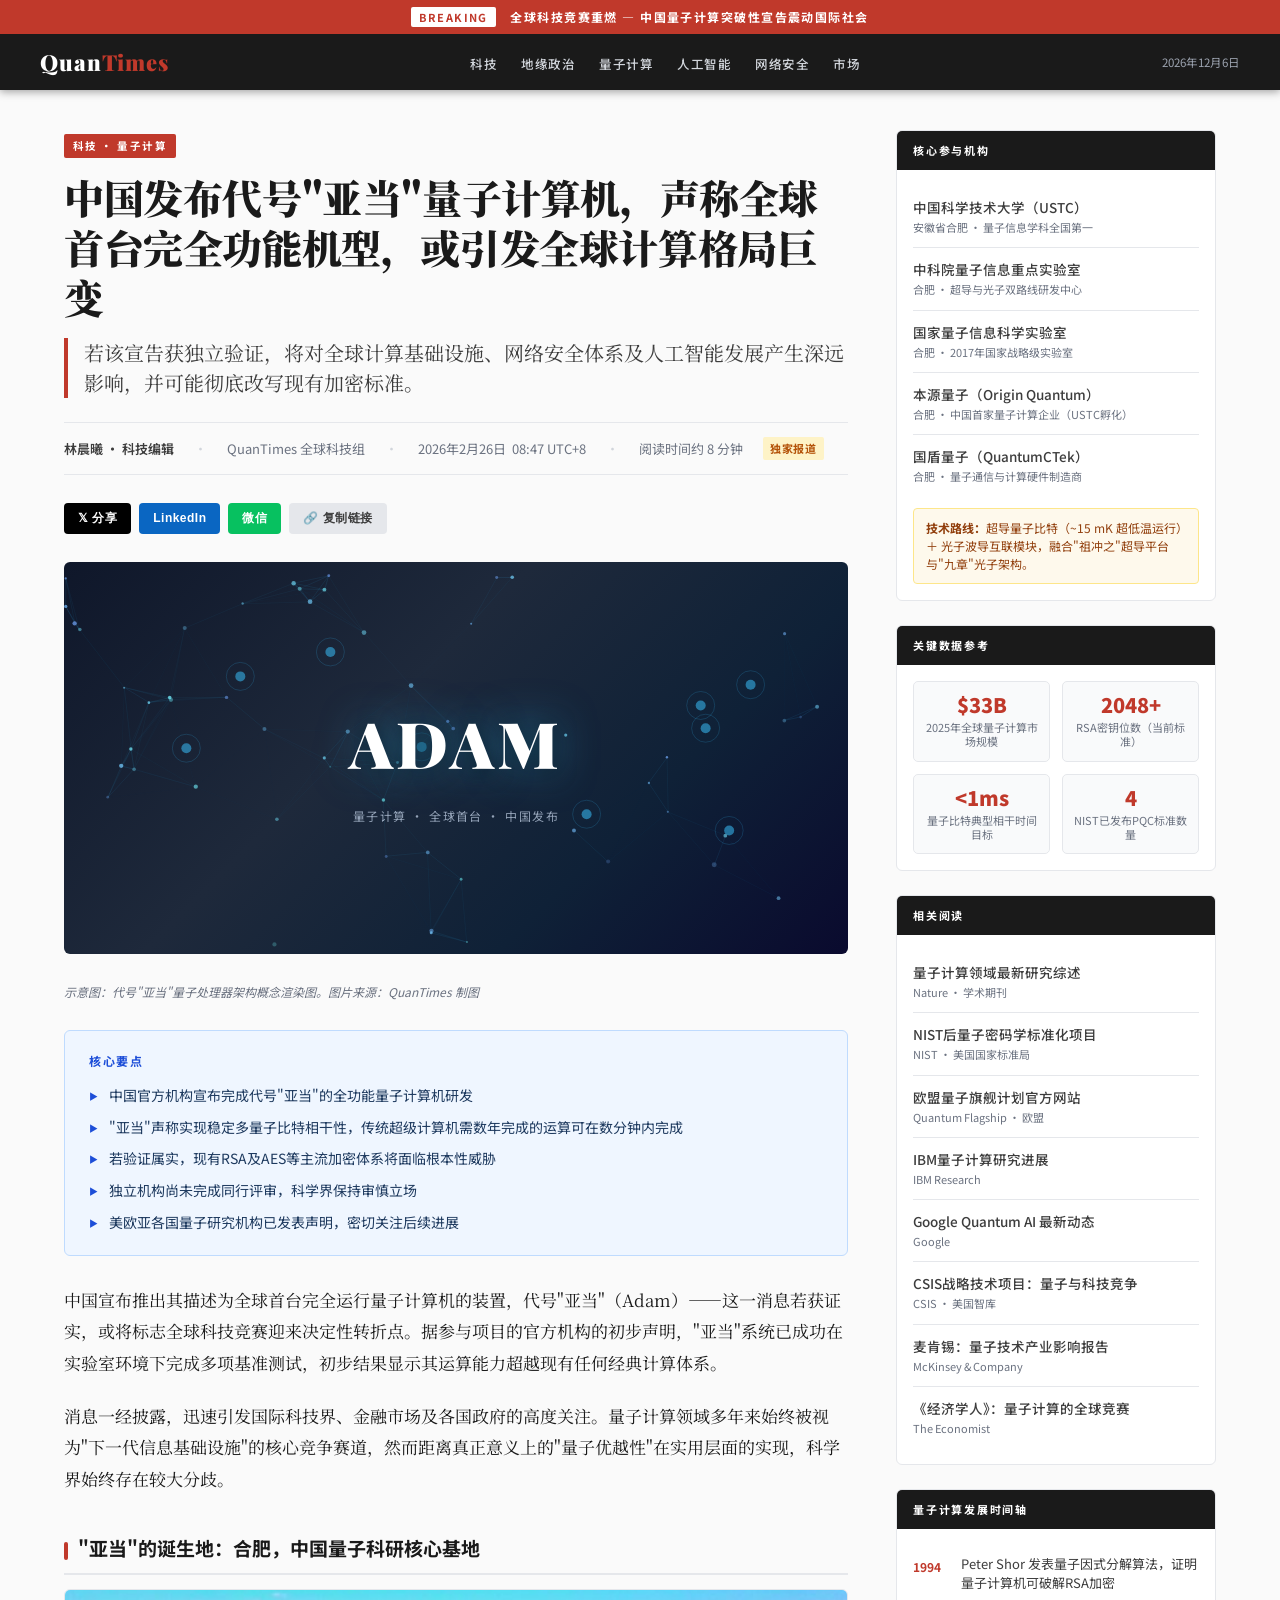
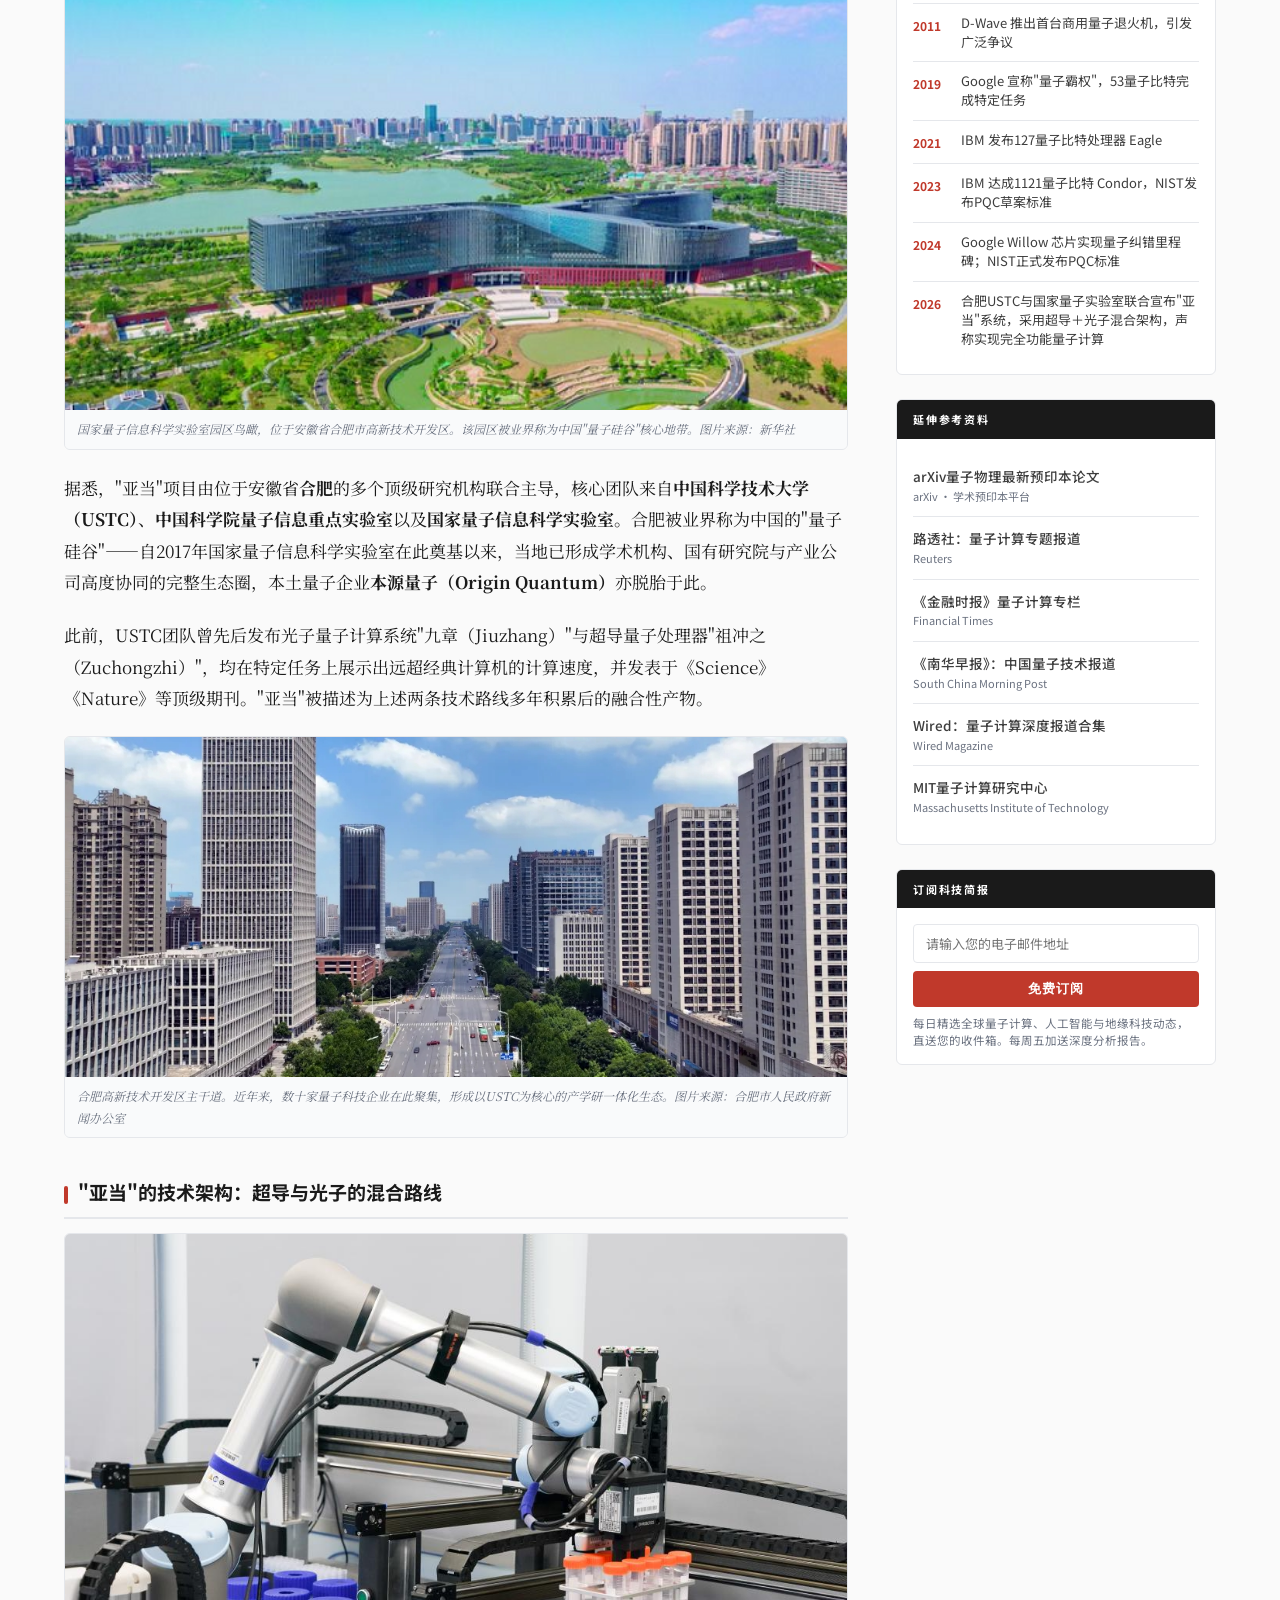
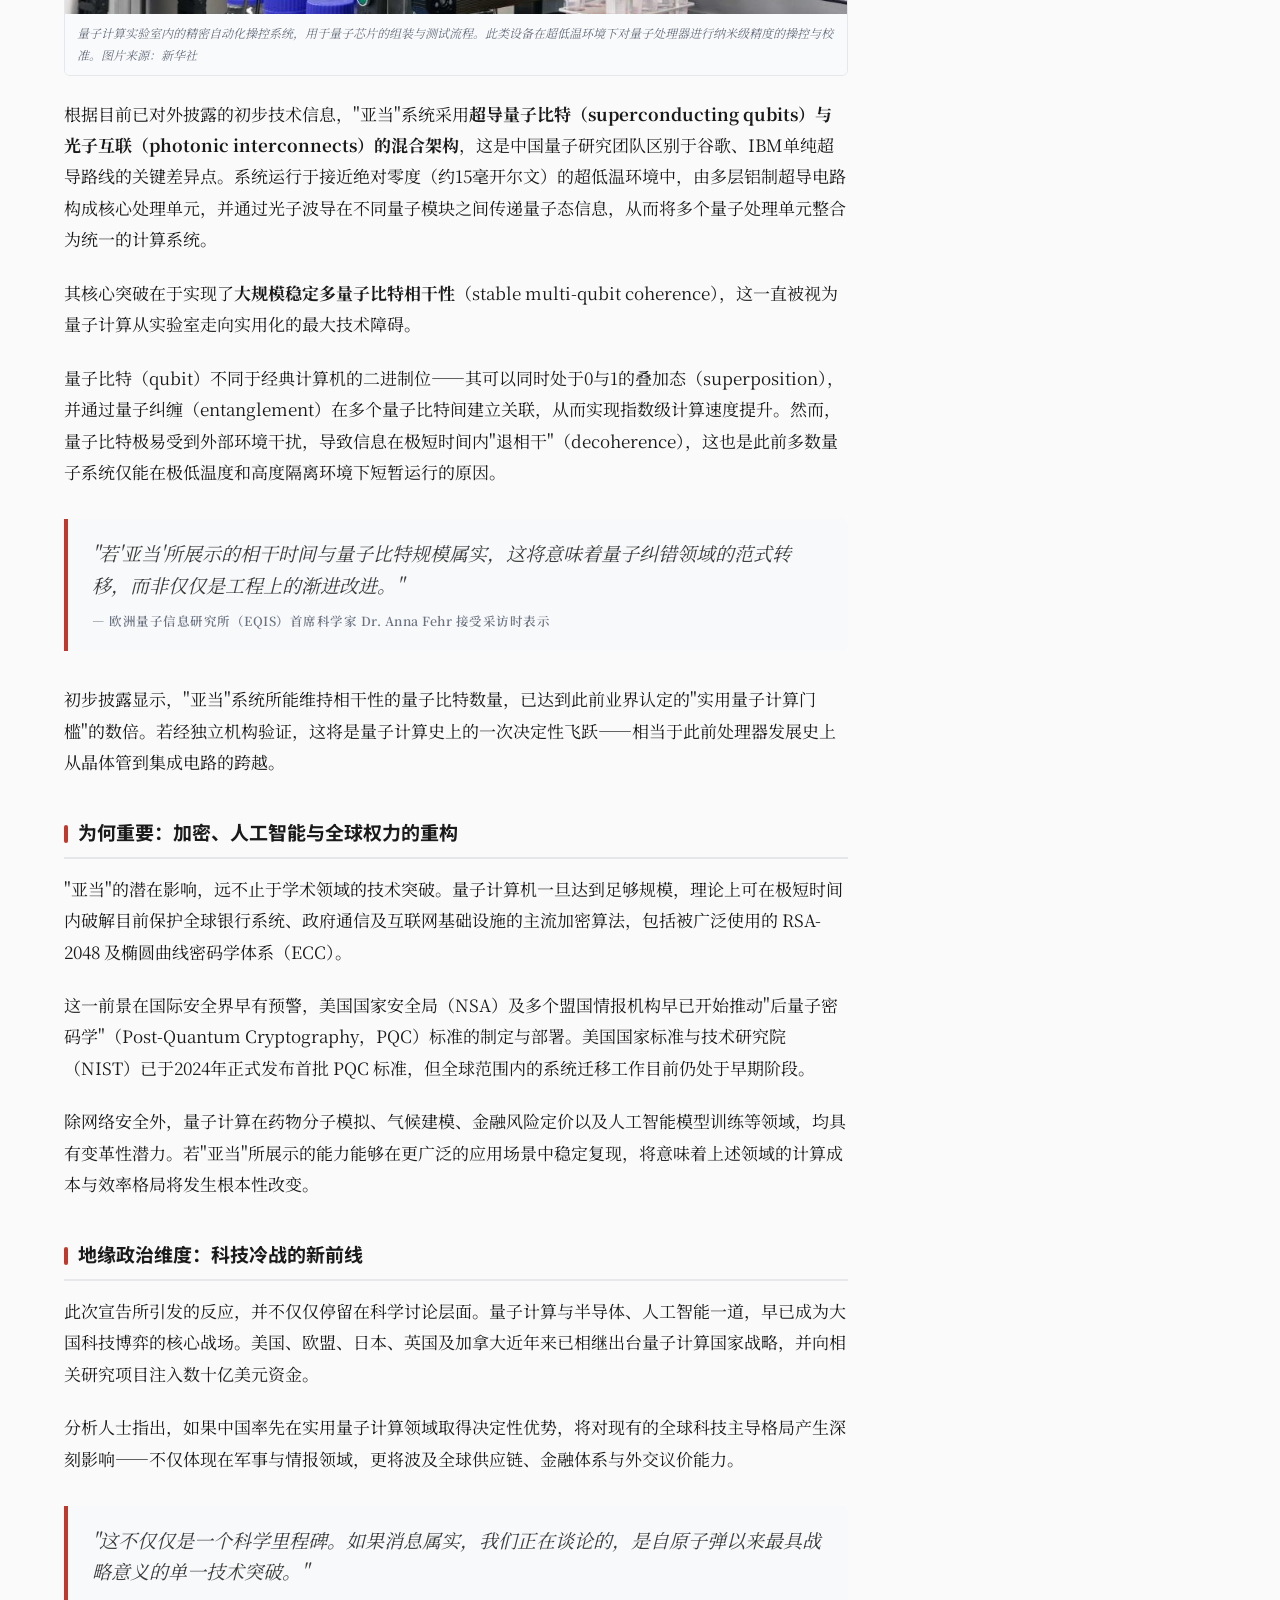
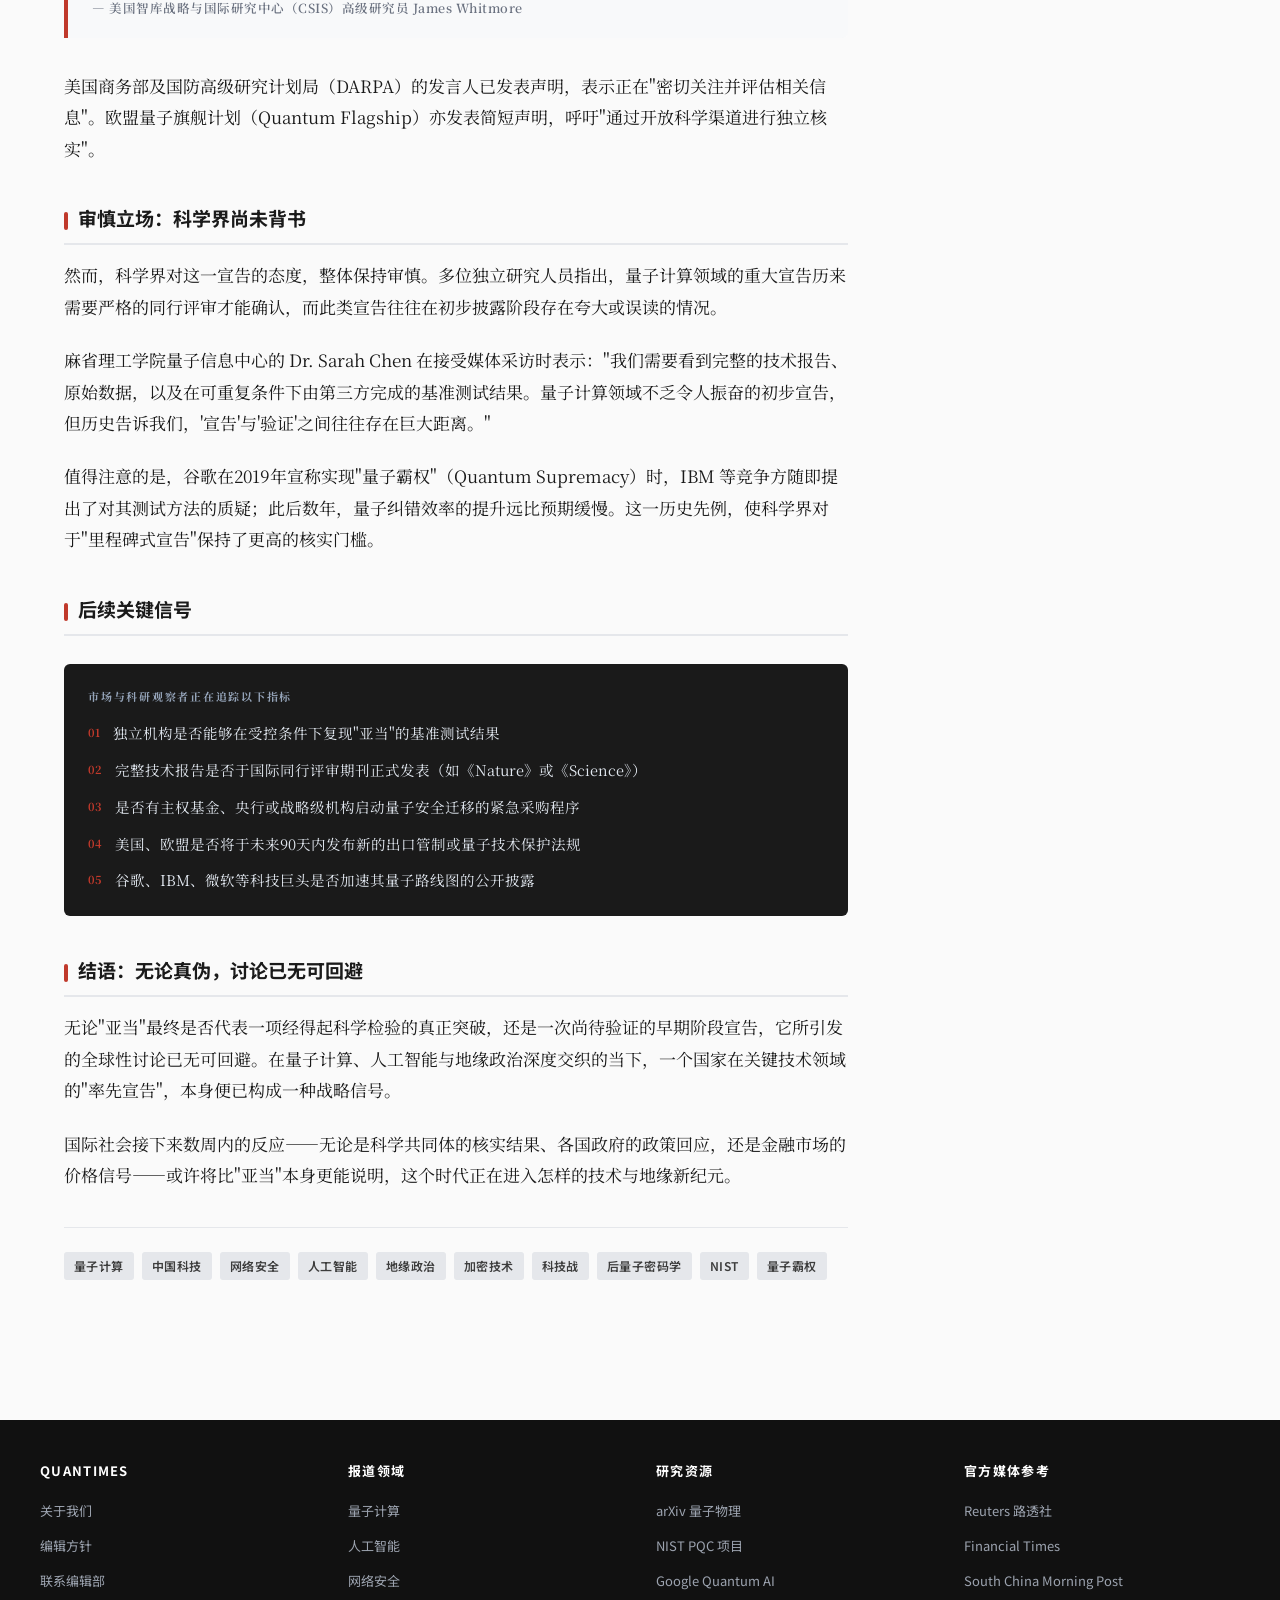
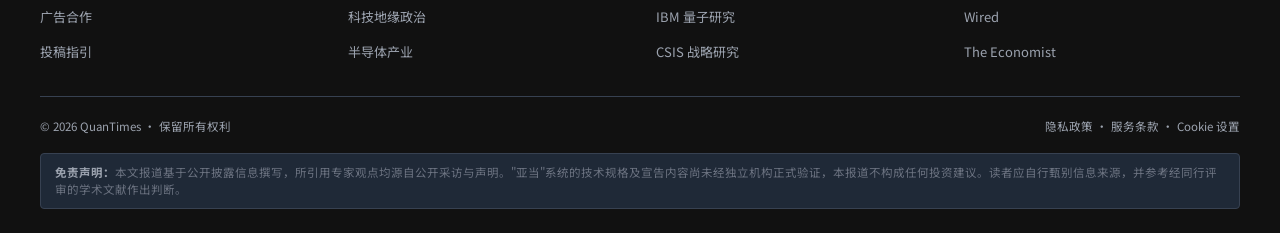
==== commit 84113f09: "Fix logo name to QuanTimes, add favicon Co-Authored-By: Claude Sonnet 4.6 <noreply@anthropic.com>" ====
--- a/index.html
+++ b/index.html
@@ -614,6 +614,7 @@
     }
     #toast.show { opacity: 1; }
   </style>
+  <link rel="icon" type="image/svg+xml" href="favicon.svg" />
 </head>
 <body>
 
@@ -629,7 +630,7 @@
 <!-- MASTHEAD -->
 <header class="masthead">
   <div class="masthead-inner">
-    <a class="logo" href="#">Quantum<span>Times</span></a>
+    <a class="logo" href="#">Quan<span>Times</span></a>
     <nav>
       <ul class="nav-links">
         <li><a href="keji.html">科技</a></li>
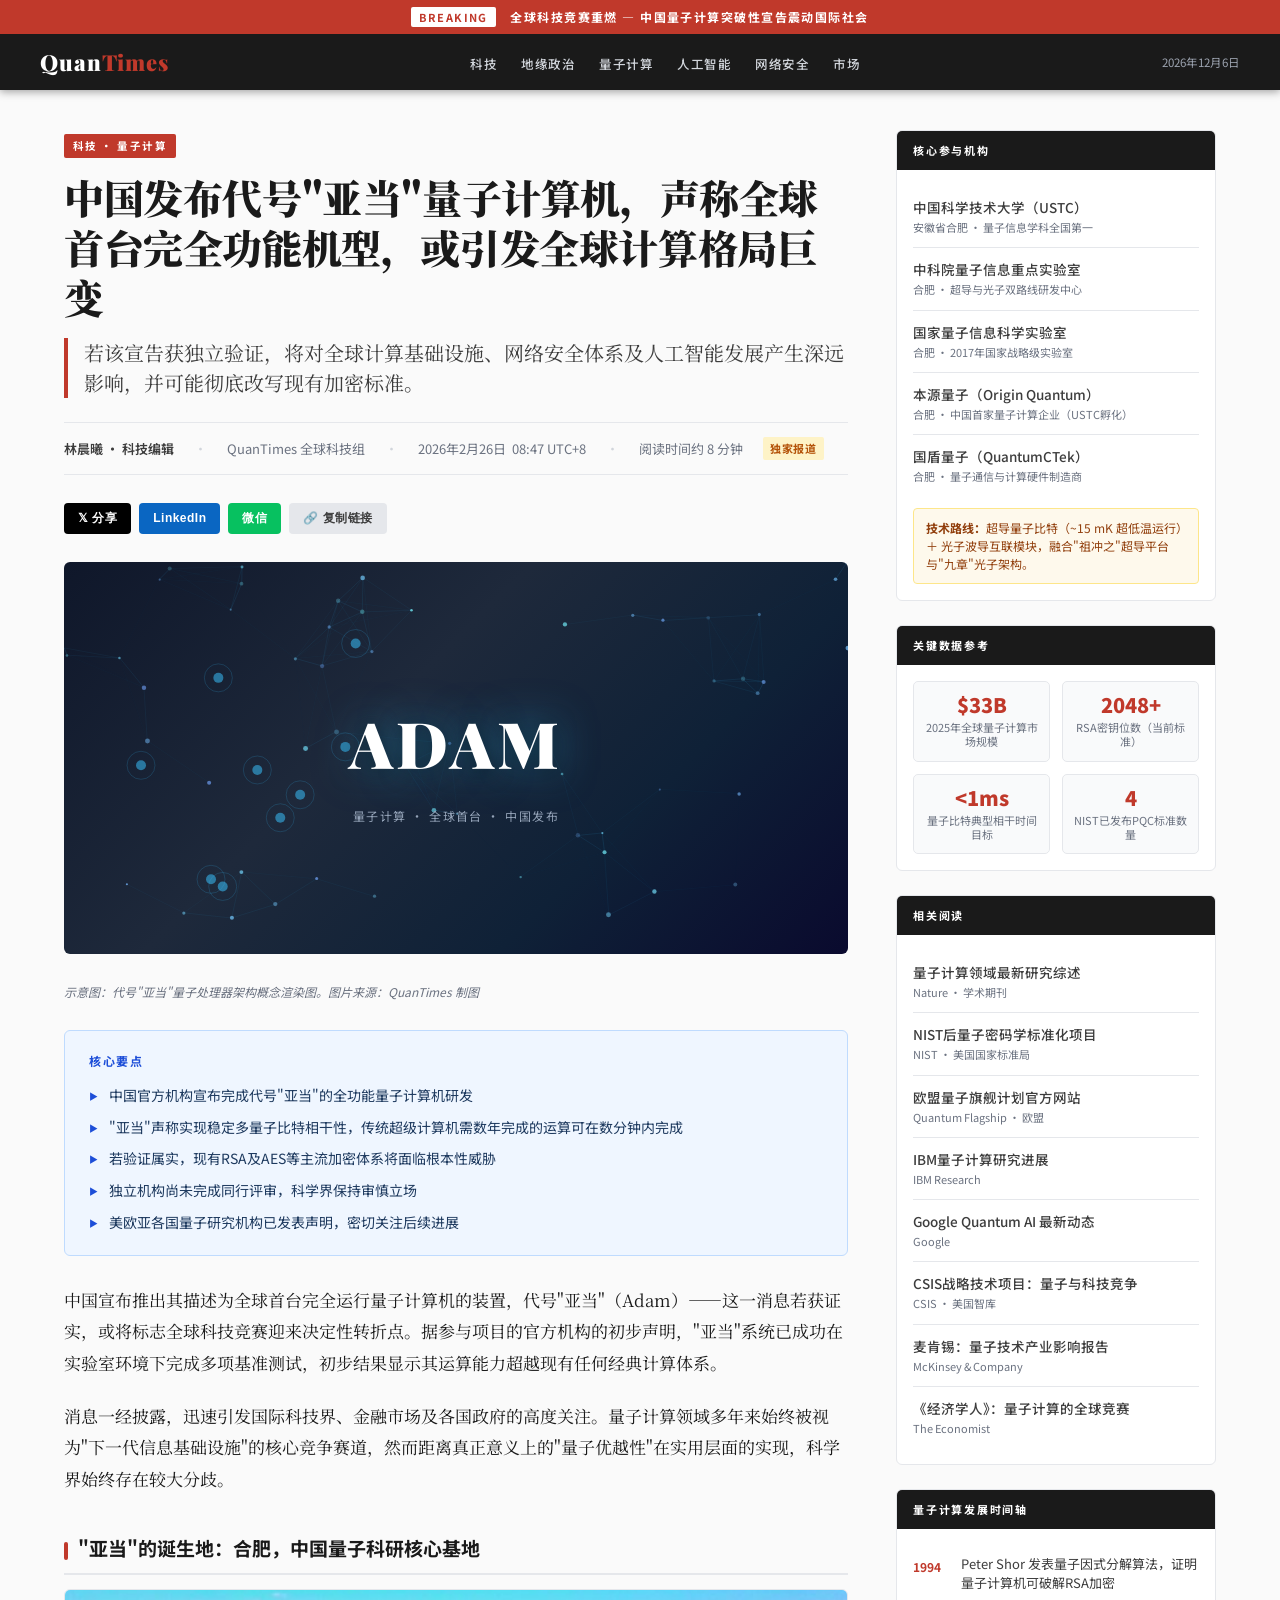
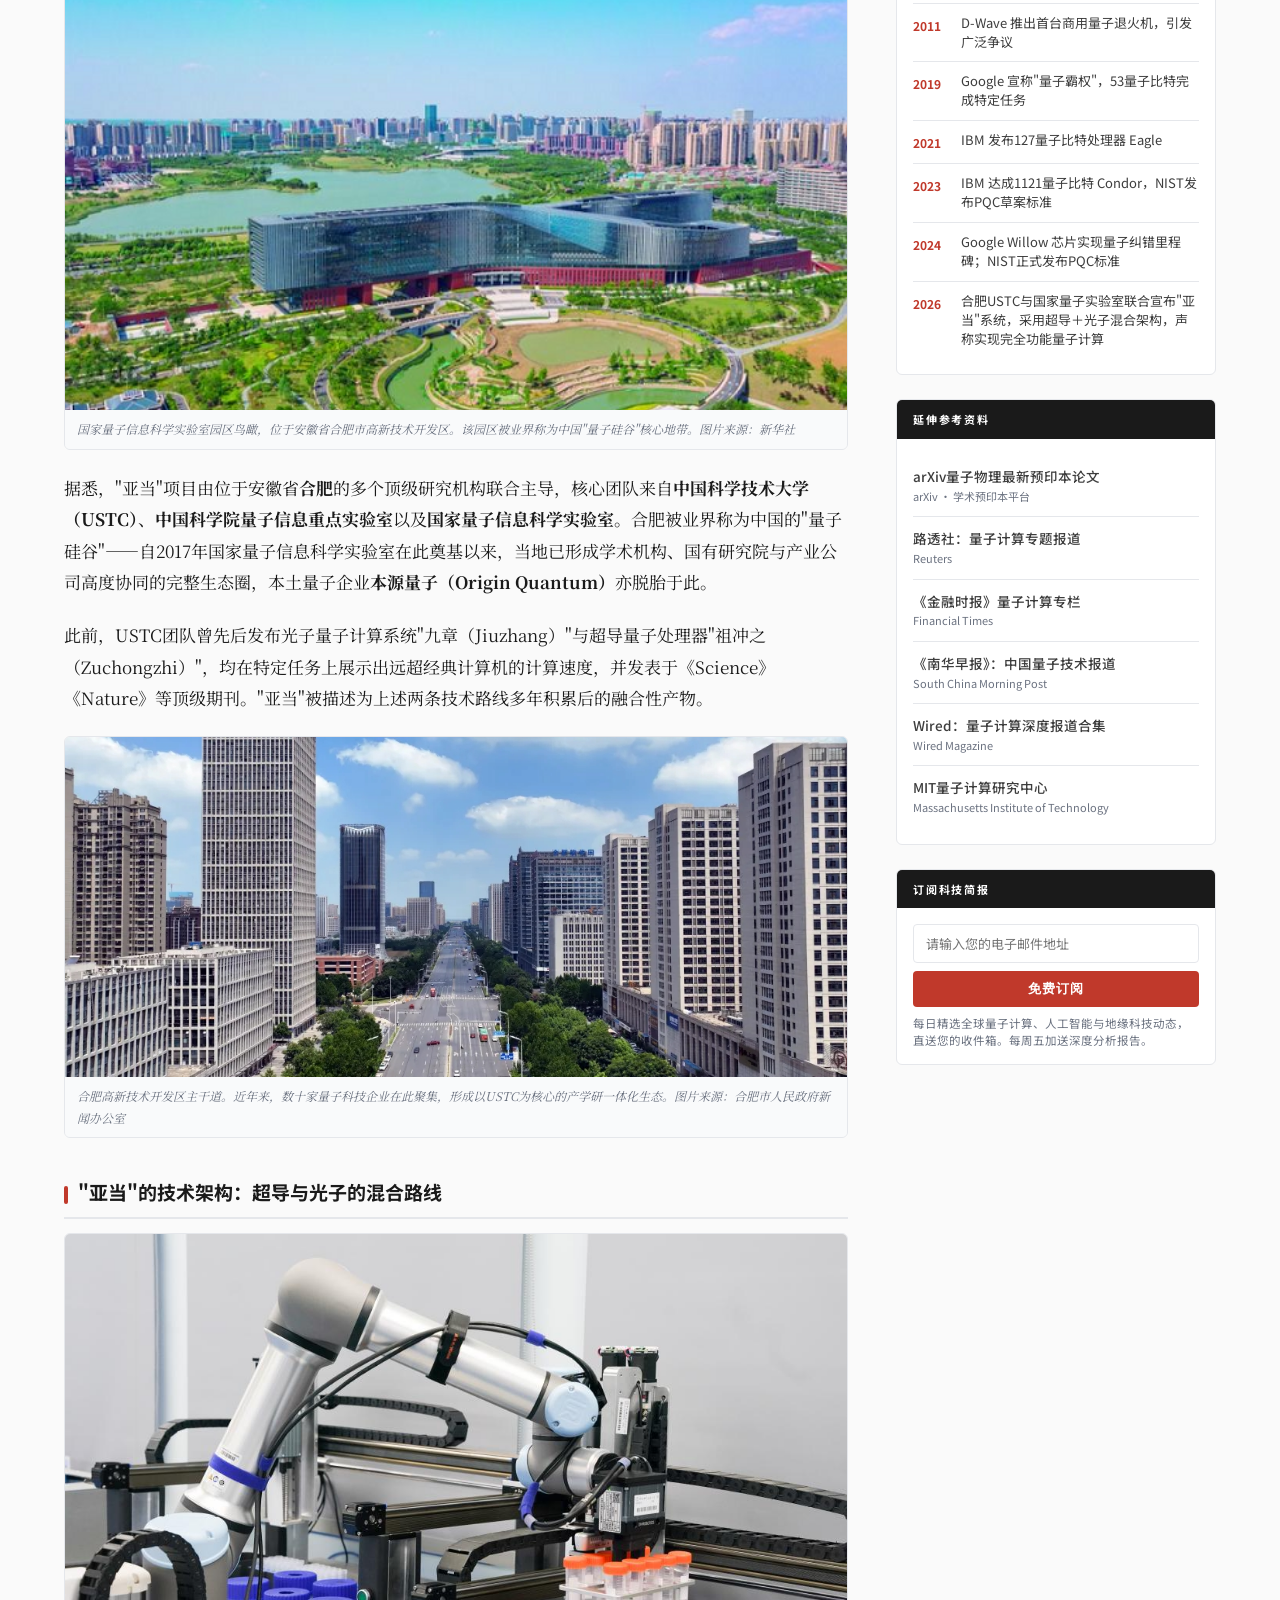
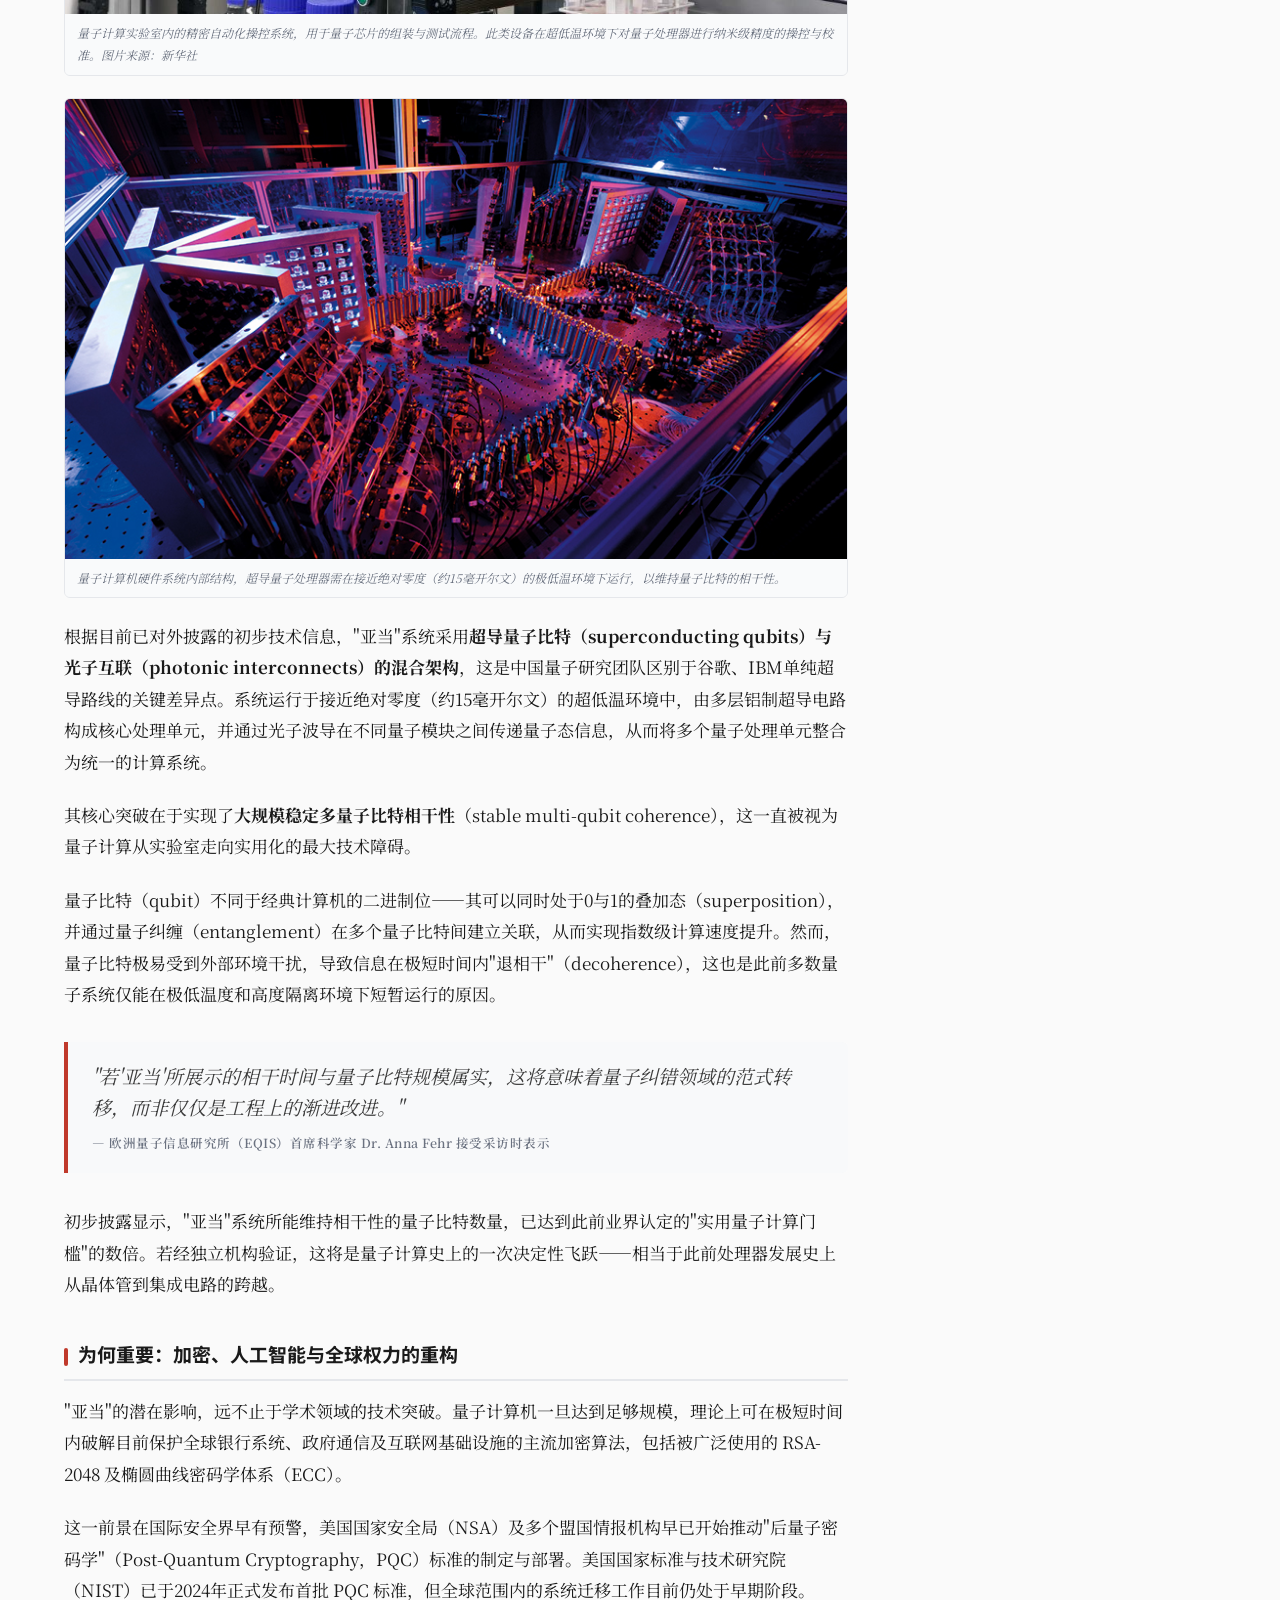
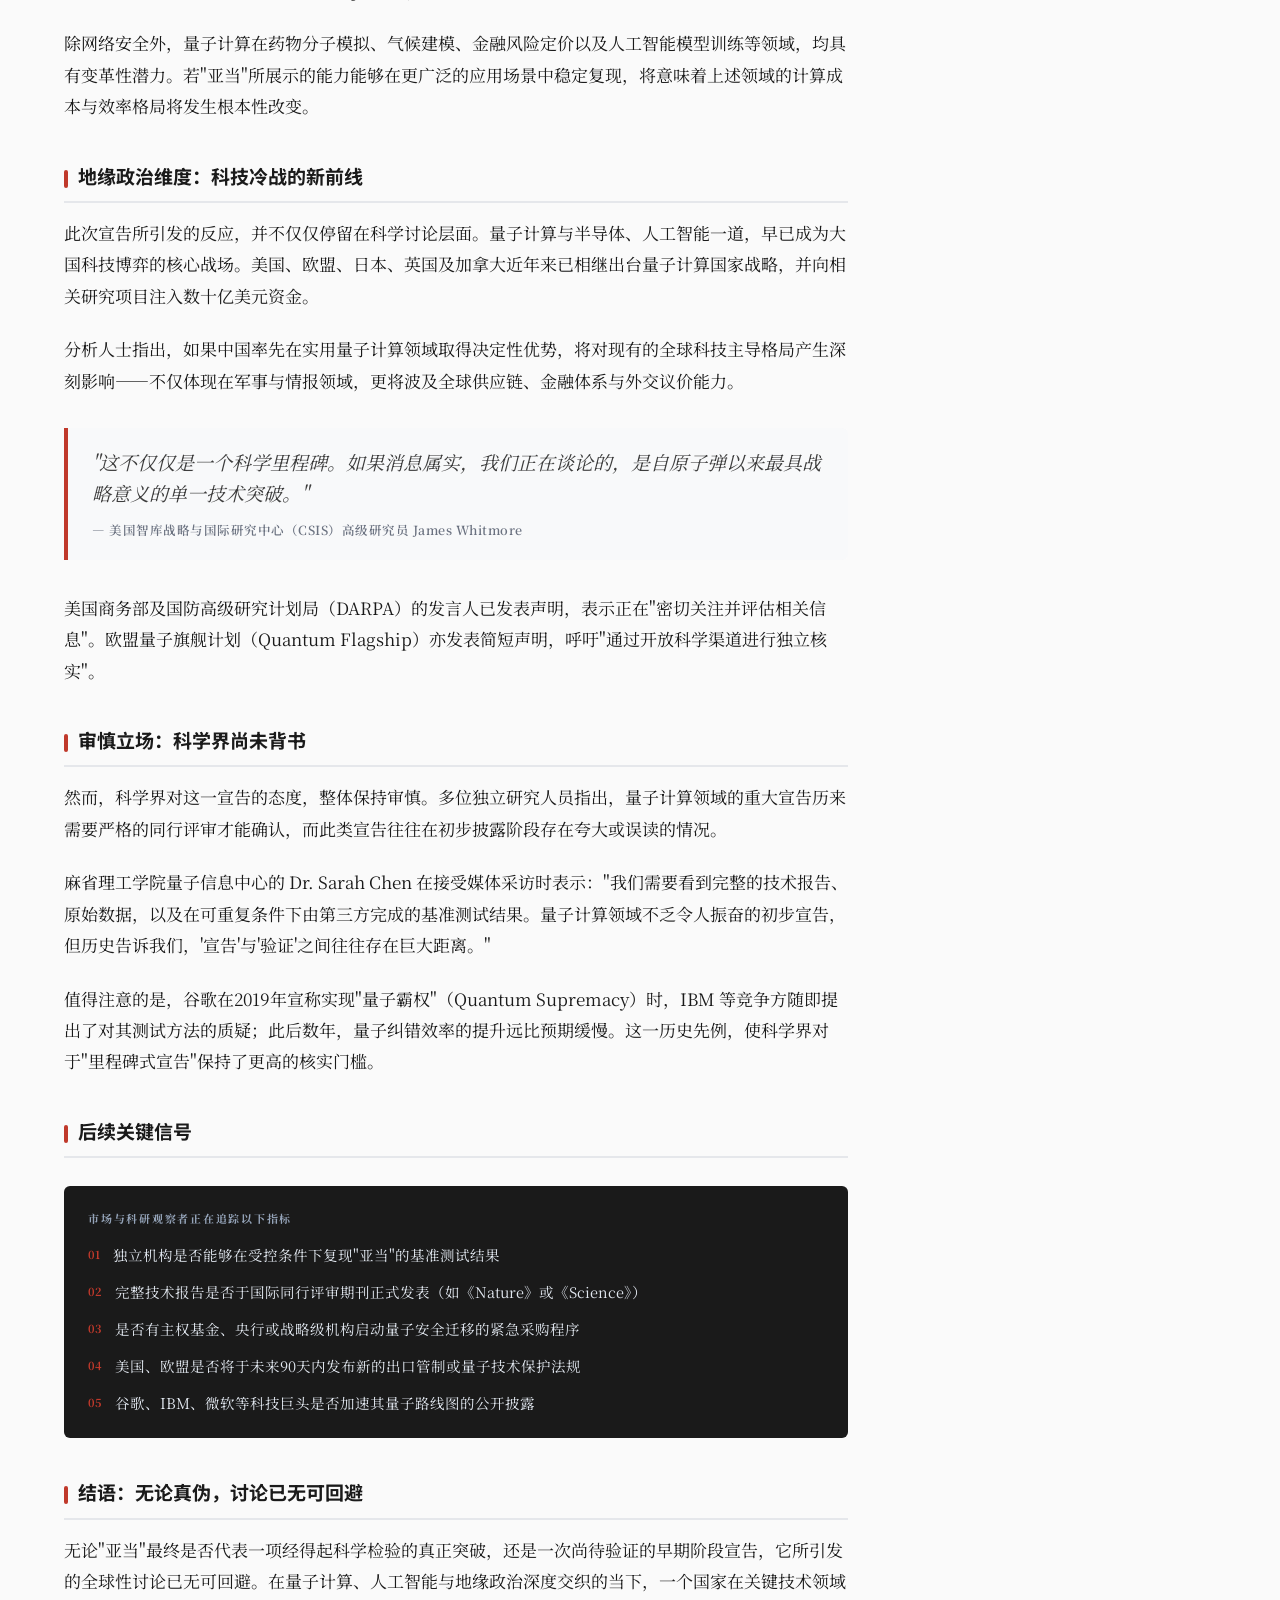
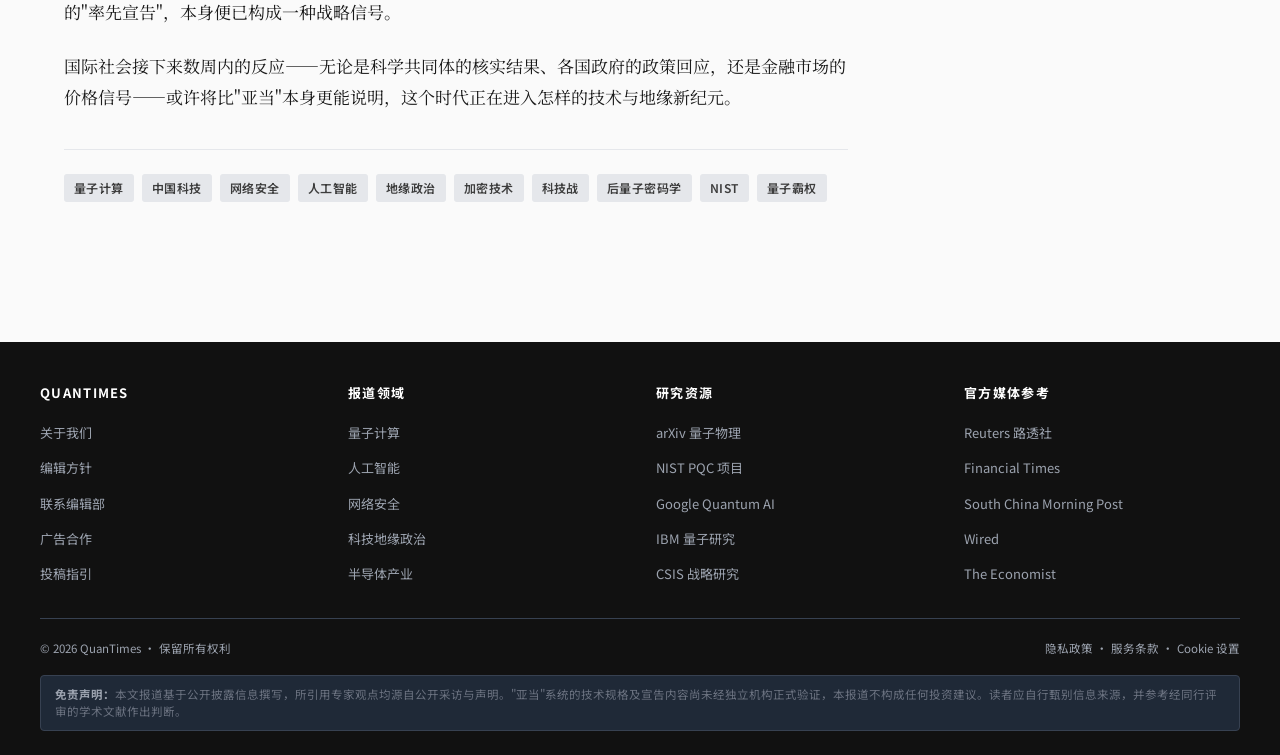
==== commit 4b3bc0b7: "Add quantum computer image to Adam article Co-Authored-By: Claude Sonnet 4.6 <noreply@anthropic.com>" ====
--- a/index.html
+++ b/index.html
@@ -742,6 +742,13 @@
         <img src="19c5acf0903dbc4fc7c941134930f22b.jpg" alt="量子计算实验室内的自动化精密操作系统" style="width:100%;display:block;max-height:380px;object-fit:cover;object-position:center top;" />
         <figcaption style="font-size:12px;color:var(--muted);padding:8px 12px;background:#f9fafb;font-style:italic;">
           量子计算实验室内的精密自动化操控系统，用于量子芯片的组装与测试流程。此类设备在超低温环境下对量子处理器进行纳米级精度的操控与校准。图片来源：新华社
+        </figcaption>
+      </figure>
+
+      <figure style="margin:0 0 22px;border-radius:6px;overflow:hidden;border:1px solid var(--border);">
+        <img src="1310383269_16399675030401n.jpg" alt="量子计算机硬件系统" style="width:100%;display:block;max-height:460px;object-fit:cover;object-position:center;" />
+        <figcaption style="font-size:12px;color:var(--muted);padding:8px 12px;background:#f9fafb;font-style:italic;">
+          量子计算机硬件系统内部结构，超导量子处理器需在接近绝对零度（约15毫开尔文）的极低温环境下运行，以维持量子比特的相干性。
         </figcaption>
       </figure>
 
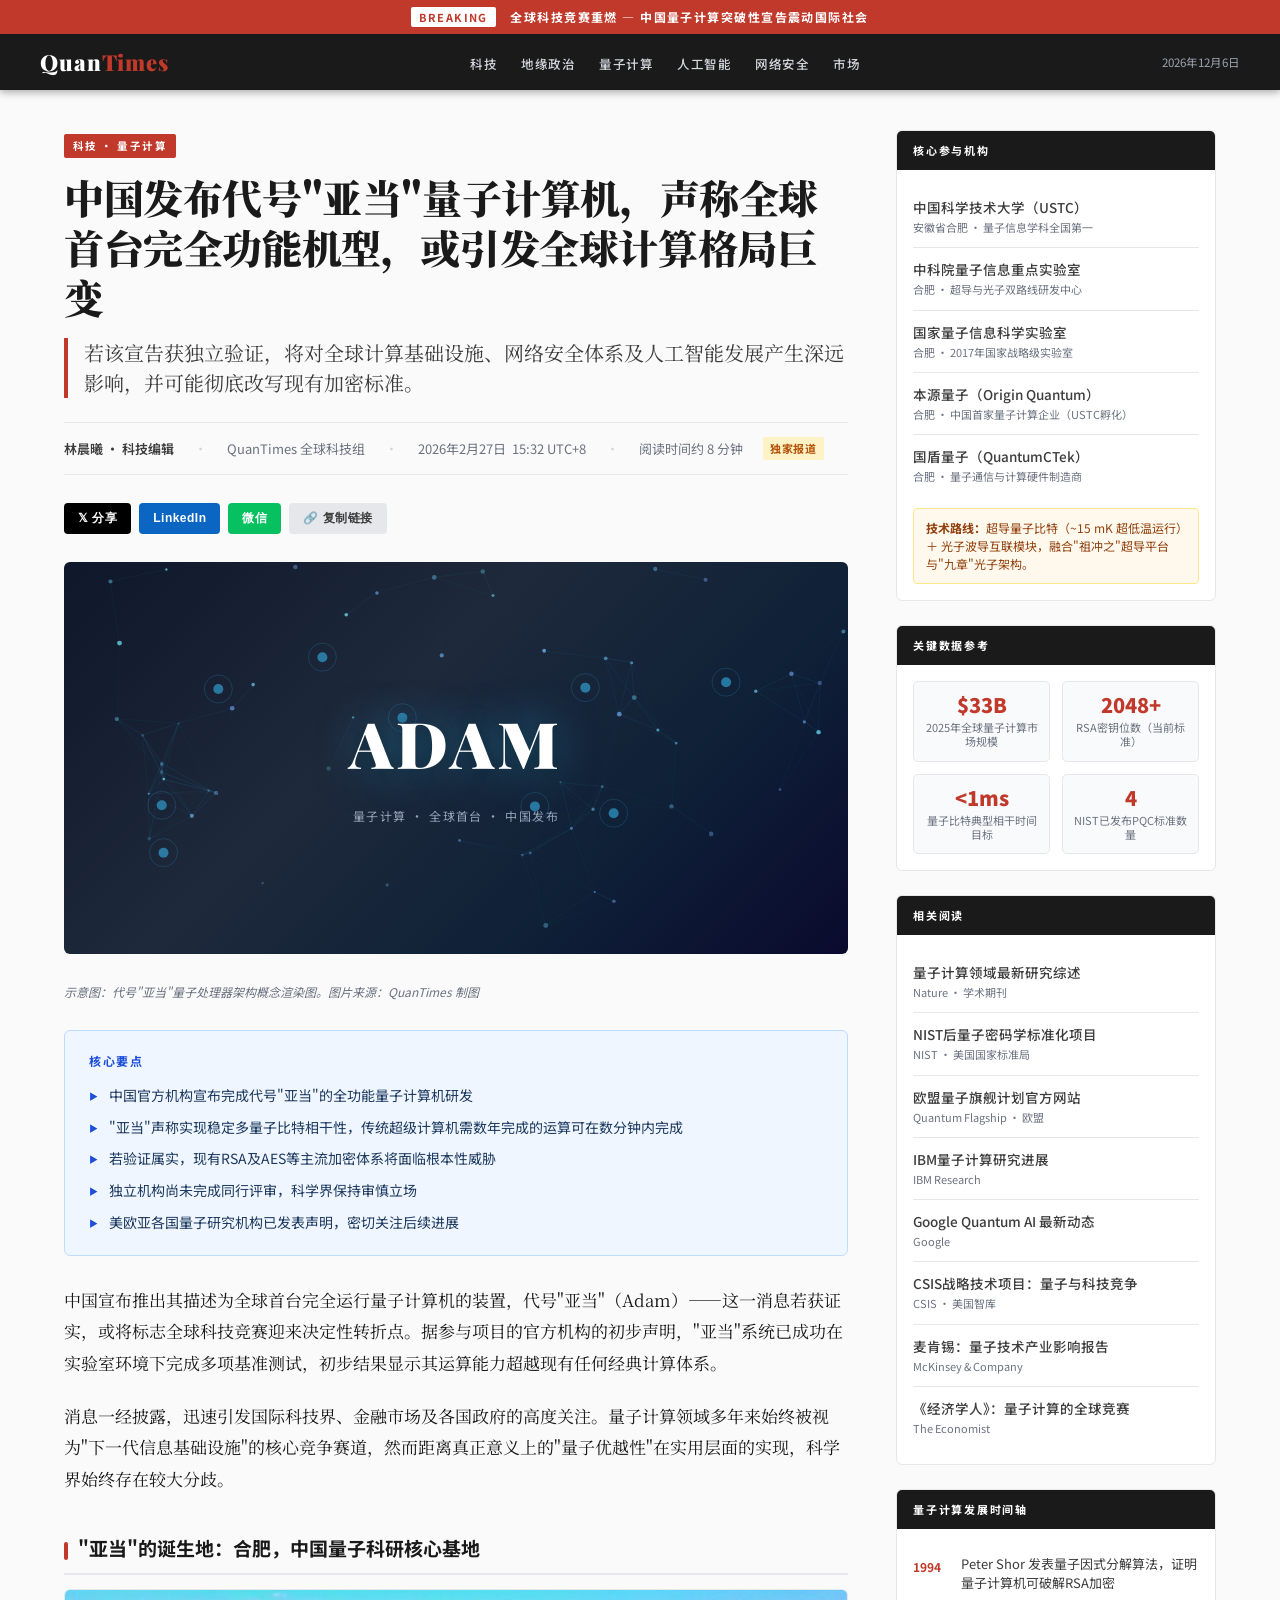
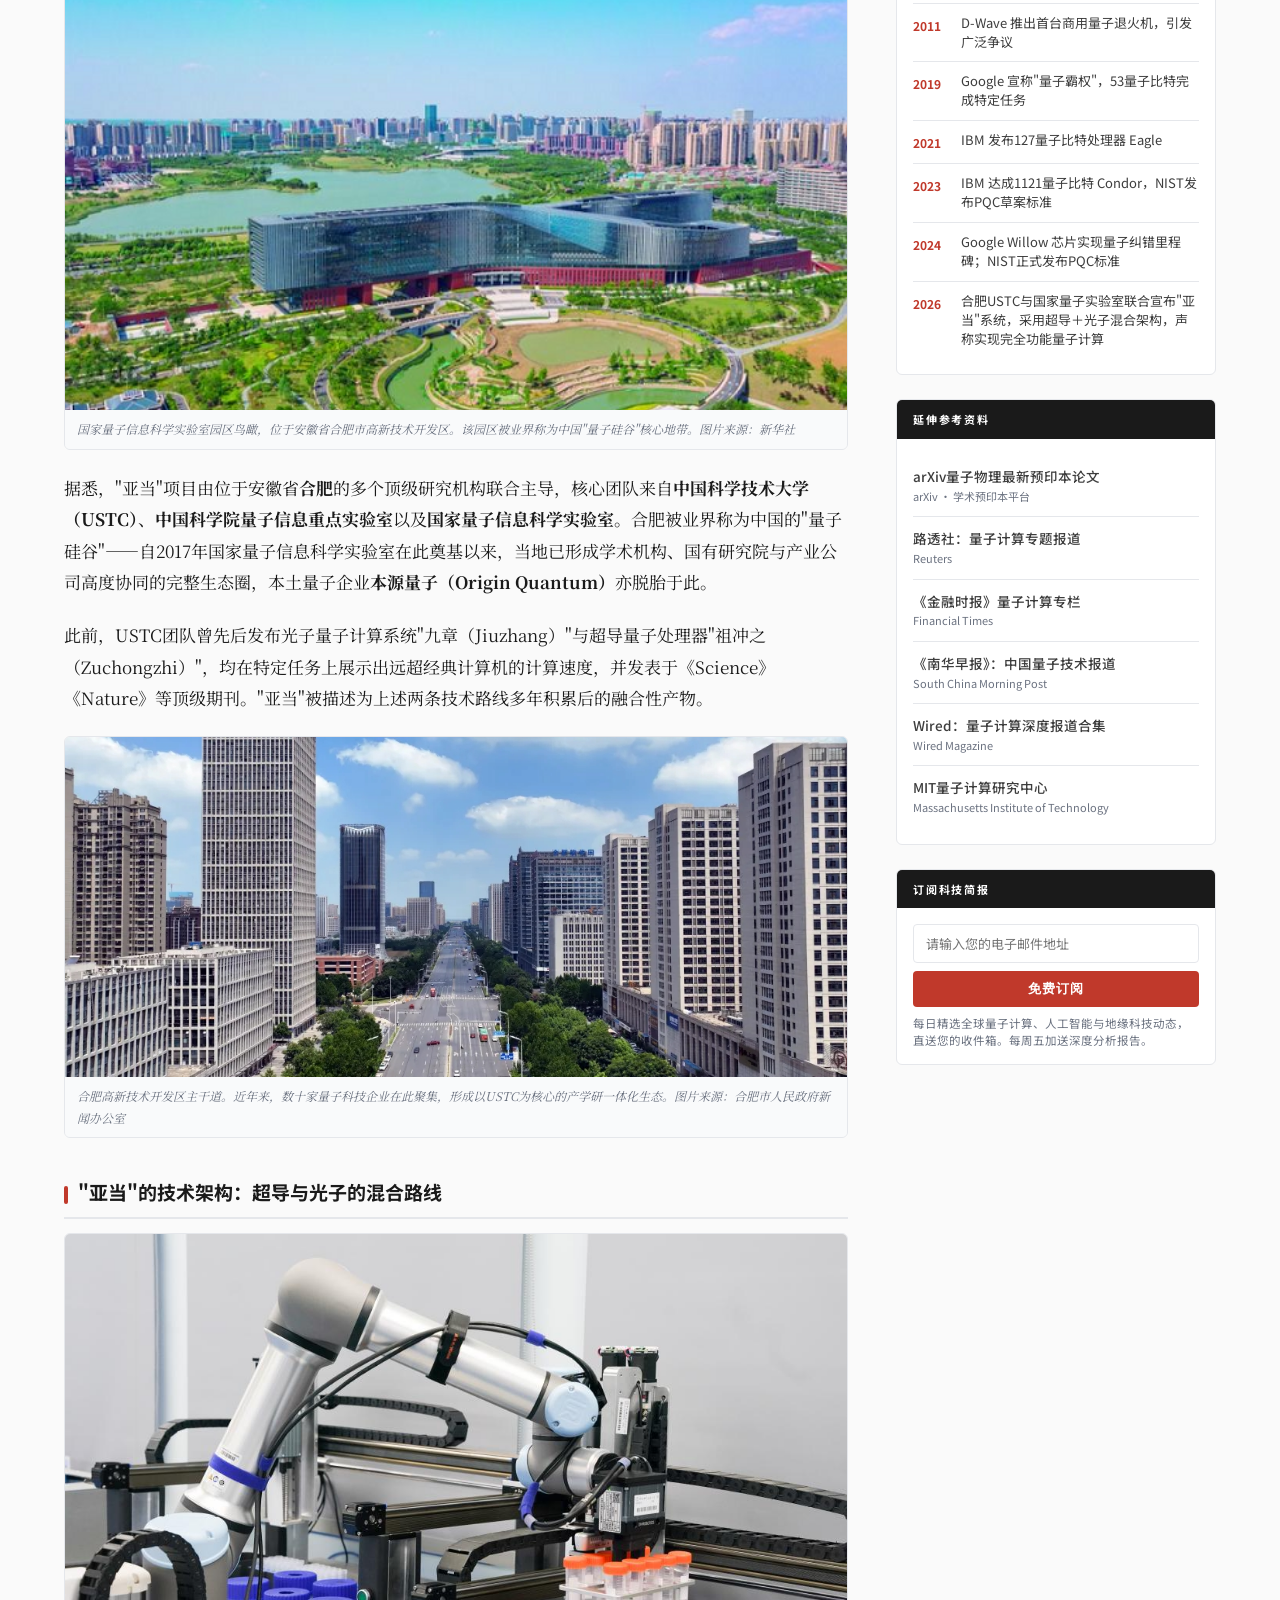
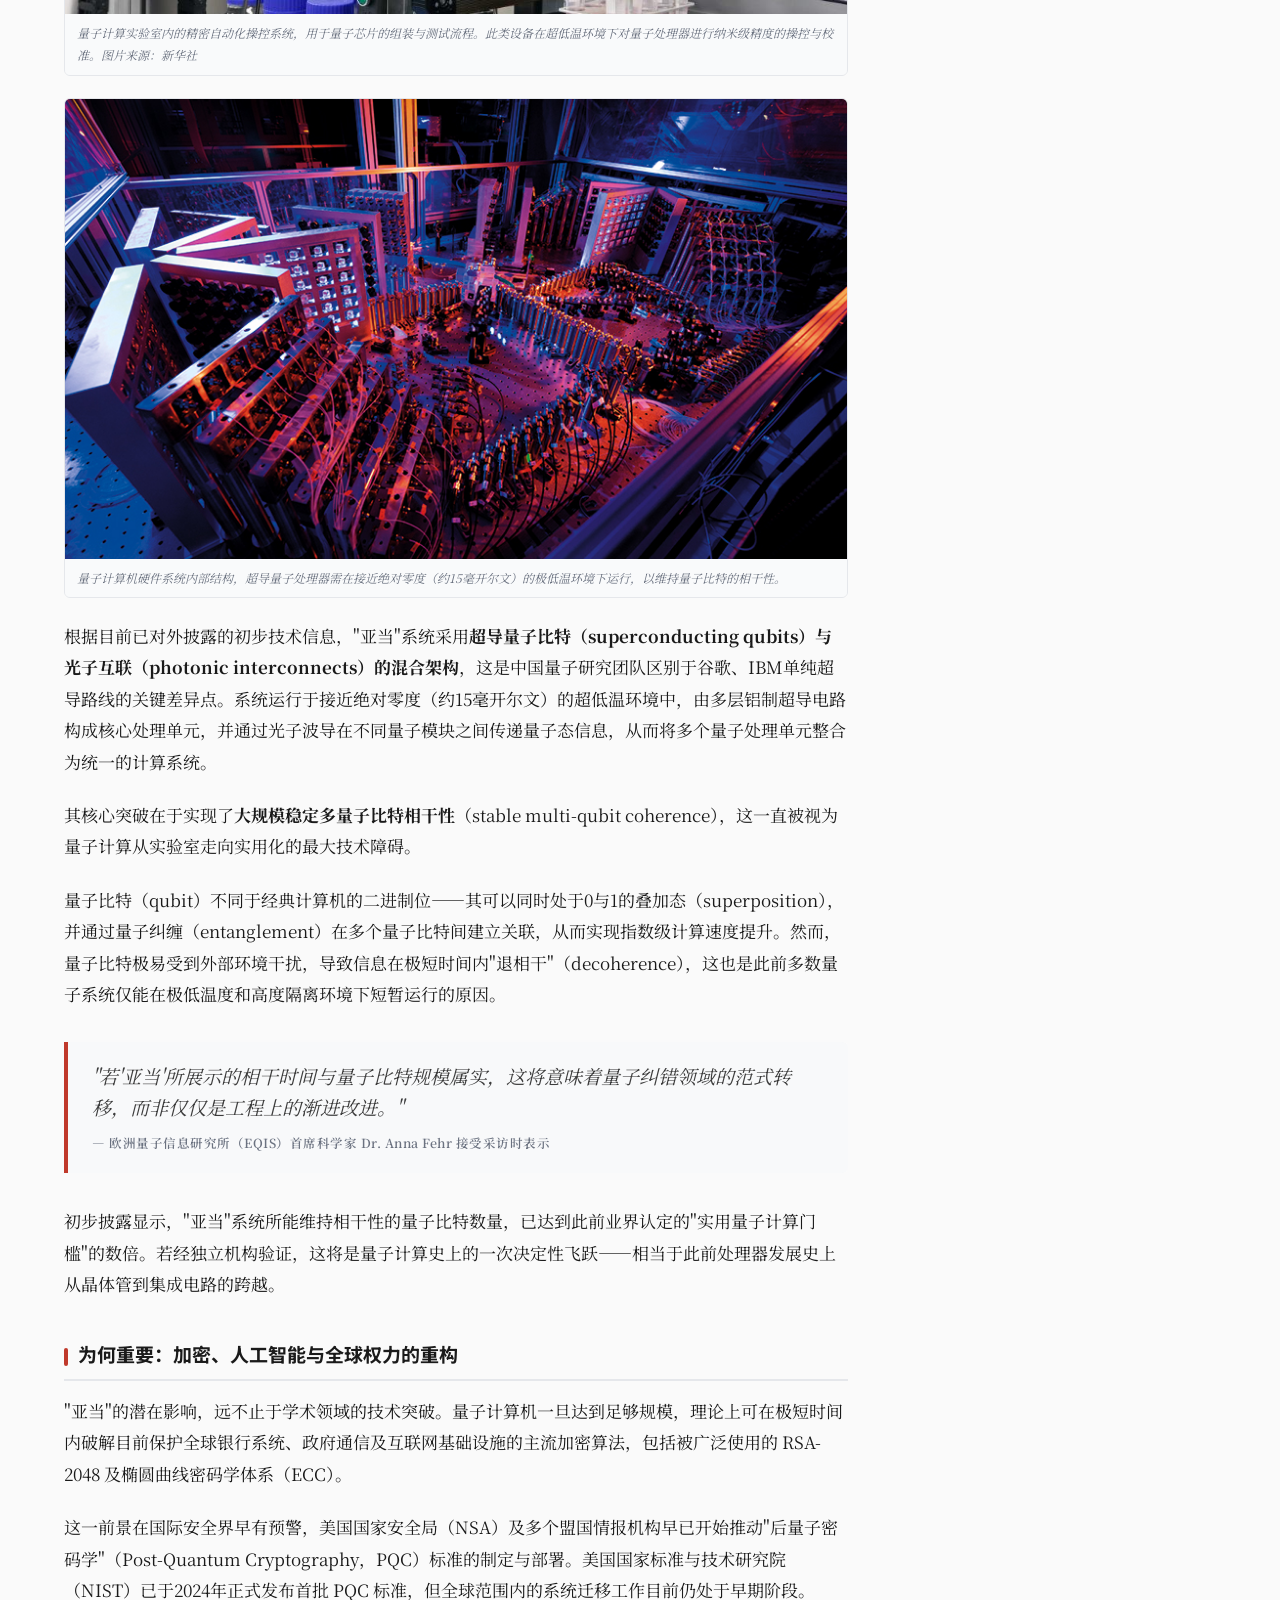
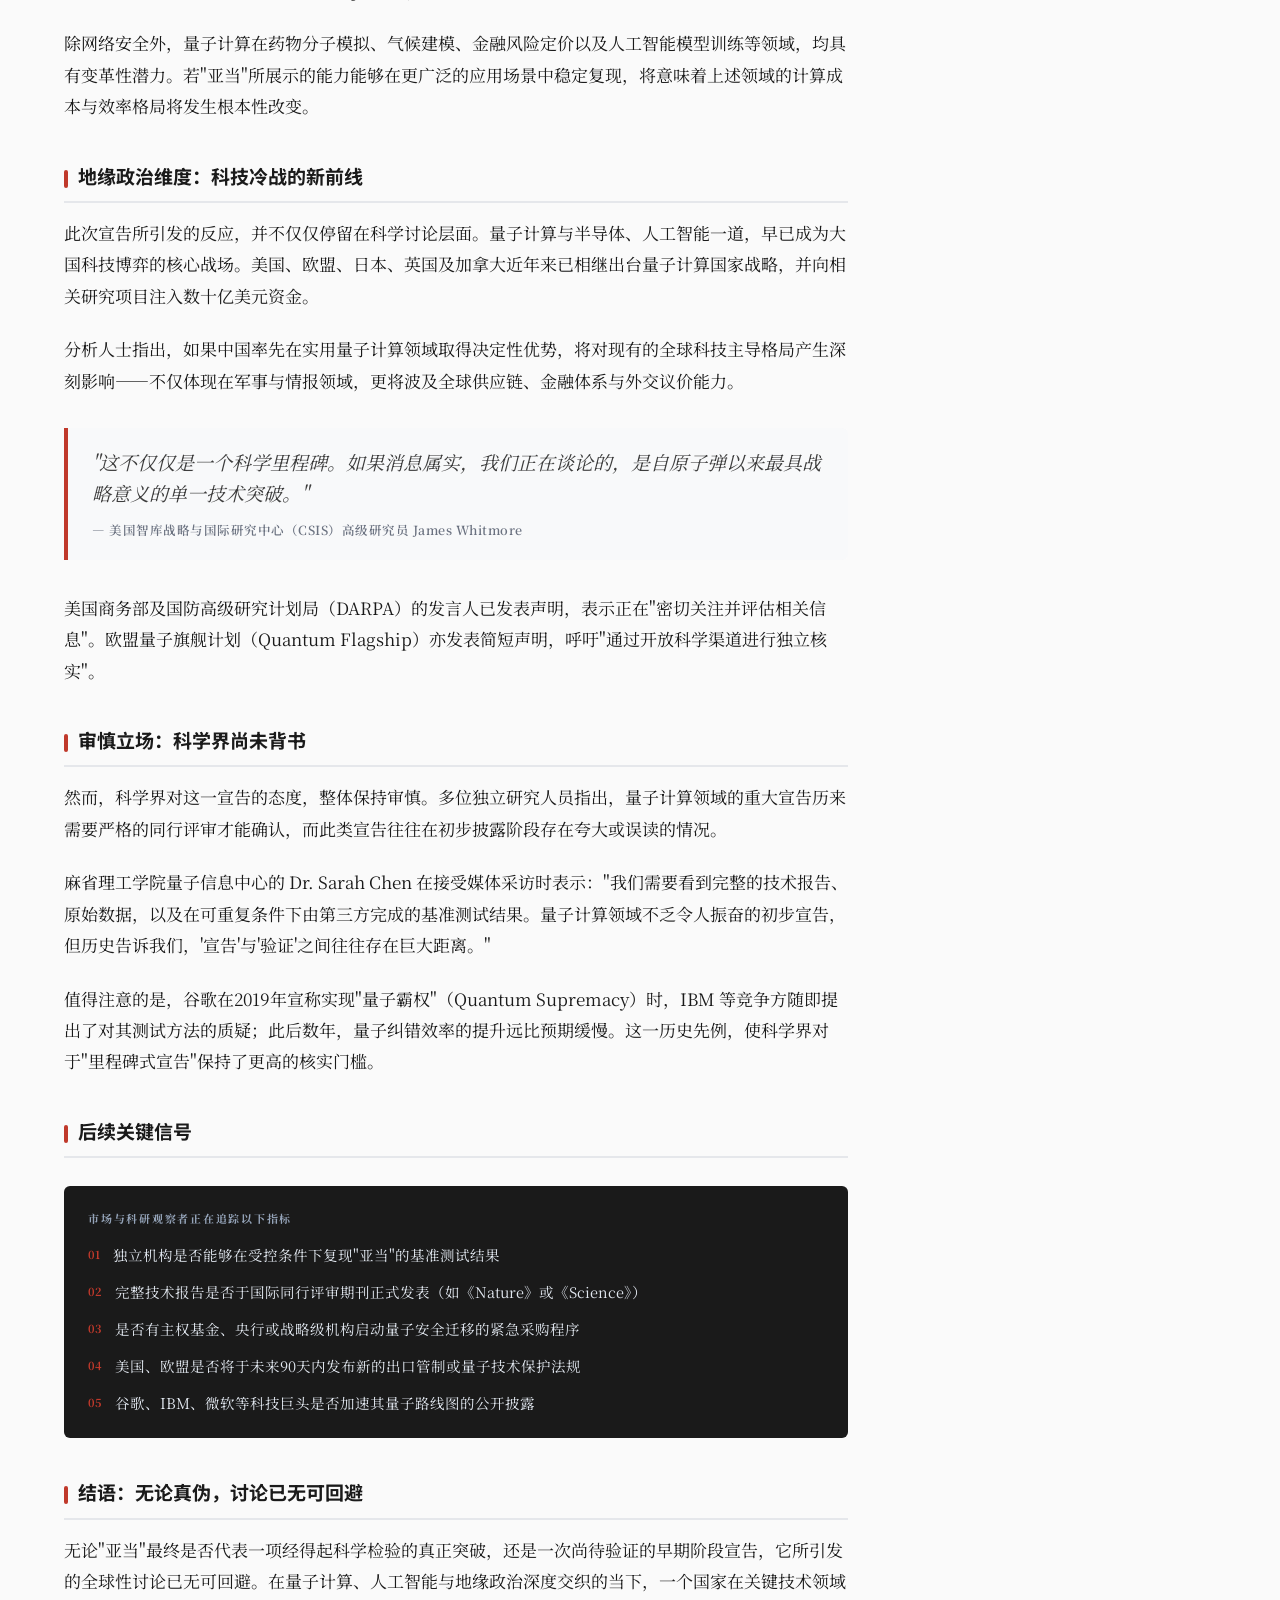
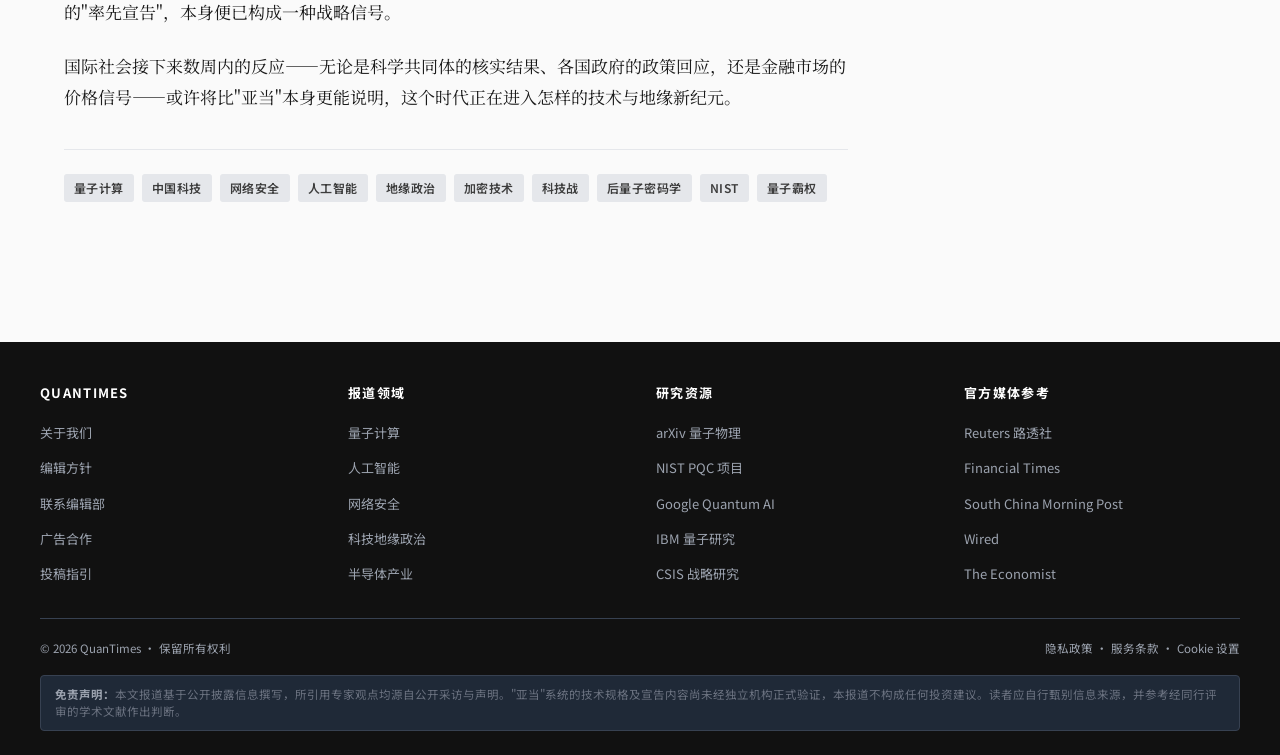
==== commit d72f9fdb: "Update article publish time to 2026-02-27 15:32 UTC+8 Co-Authored-By: Claude Sonnet 4.6 <noreply@ant" ====
--- a/index.html
+++ b/index.html
@@ -641,7 +641,7 @@
         <li><a href="markets.html">市场</a></li>
       </ul>
     </nav>
-    <span class="nav-date" id="live-date">2026年2月26日</span>
+    <span class="nav-date" id="live-date">2026年2月27日</span>
   </div>
 </header>
 
@@ -665,7 +665,7 @@
       <span class="meta-dot">·</span>
       <span>QuanTimes 全球科技组</span>
       <span class="meta-dot">·</span>
-      <span>2026年2月26日 &nbsp;08:47 UTC+8</span>
+      <span>2026年2月27日 &nbsp;15:32 UTC+8</span>
       <span class="meta-dot">·</span>
       <span>阅读时间约 8 分钟</span>
       <span class="meta-badge">独家报道</span>
